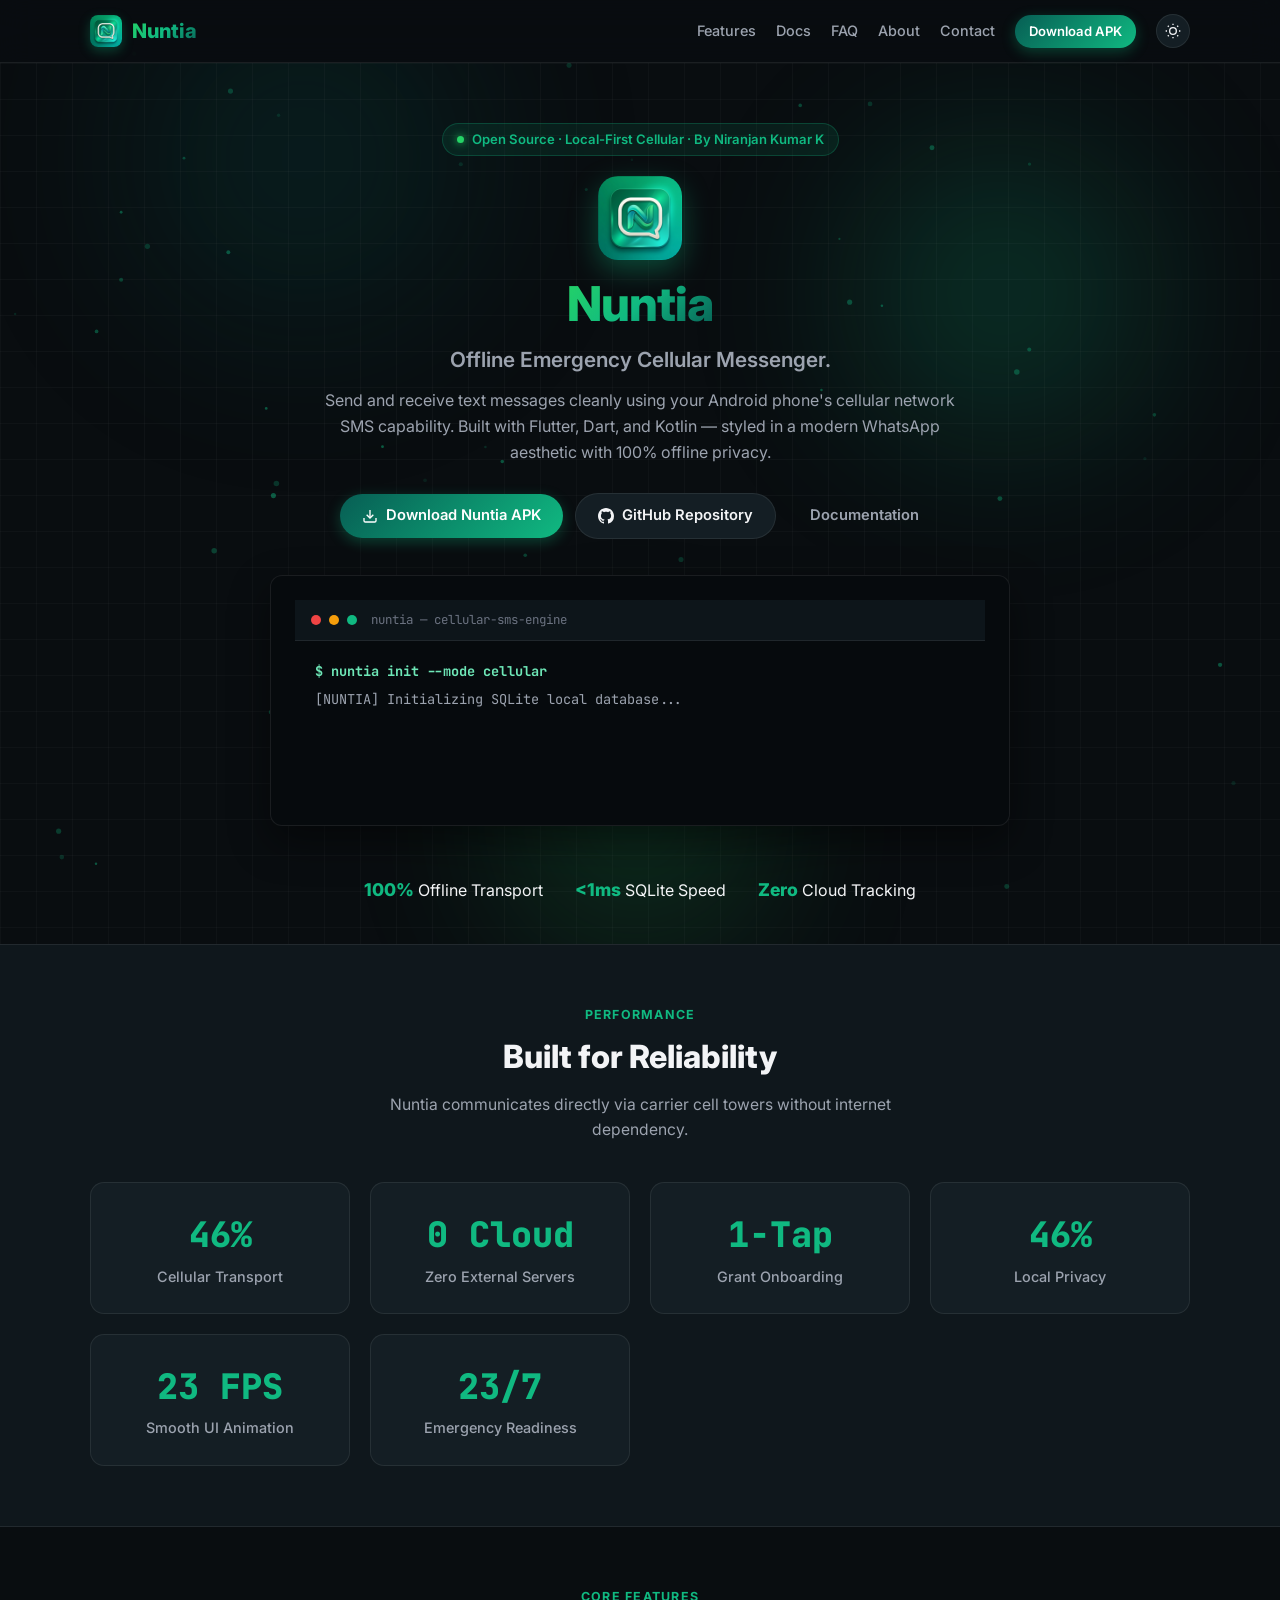
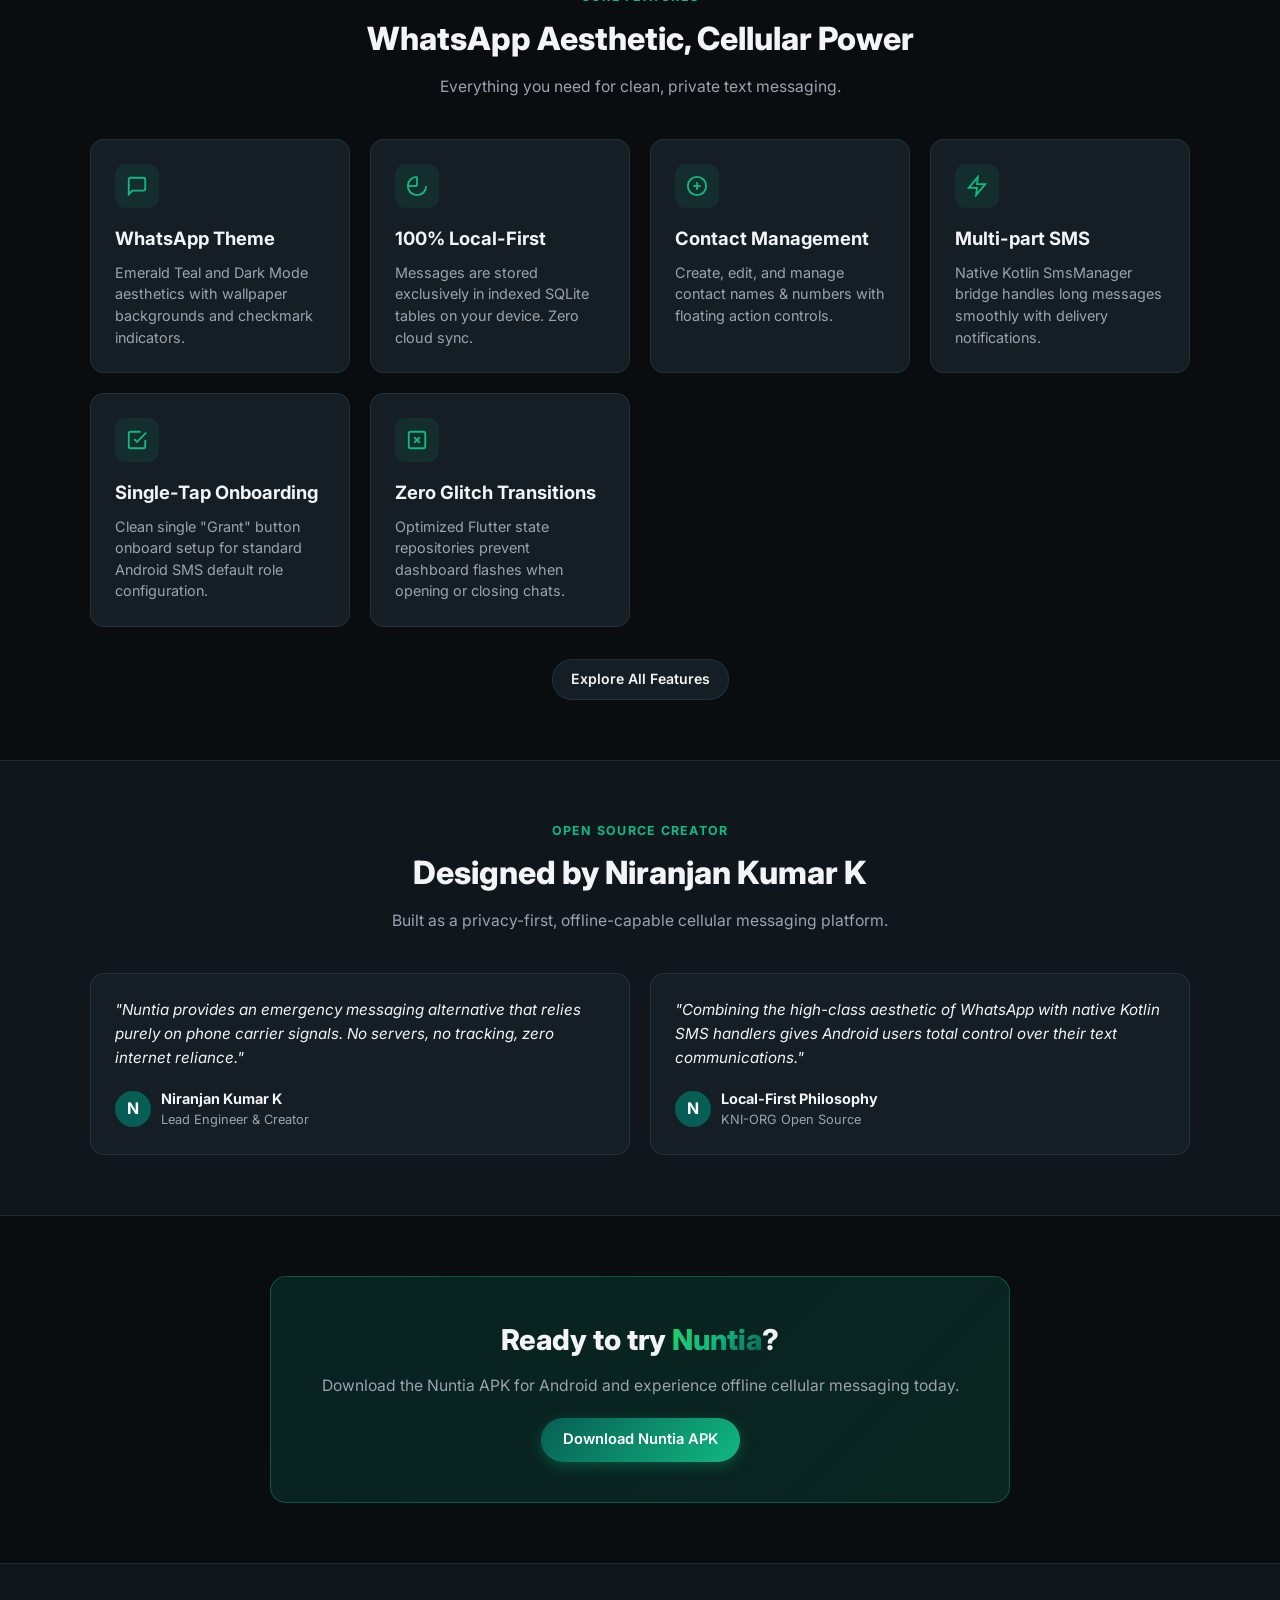
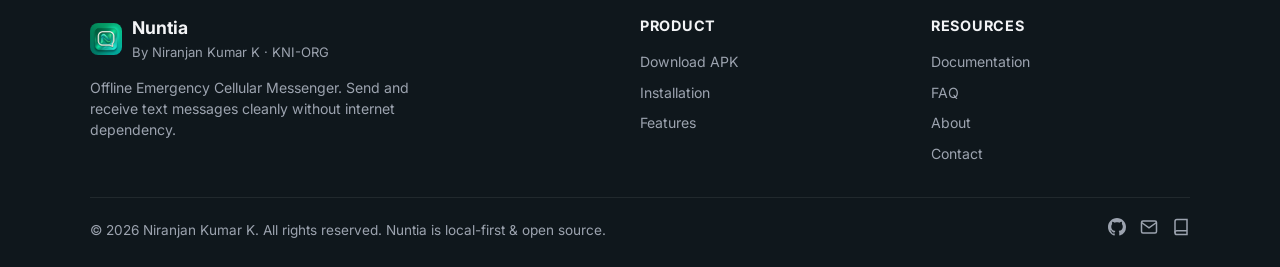
==== index.html @ 710dea58 "Update Nuntia website with GitHub Release APK download links" ====
<!DOCTYPE html>
<html lang="en" data-theme="dark">
<head>
  <meta charset="UTF-8">
  <meta name="viewport" content="width=device-width, initial-scale=1.0">
  <meta name="description" content="Nuntia — Offline Emergency Cellular Messenger powered by Flutter, Dart, and Kotlin. Send and receive text messages cleanly without internet dependency.">
  <meta name="keywords" content="Nuntia, Messenger, Cellular SMS, Offline Messaging, Emergency Texting, Flutter, Dart, Kotlin, Niranjan Kumar K">
  <meta name="author" content="Niranjan Kumar K">
  <meta name="theme-color" content="#10b981">
  <meta property="og:title" content="Nuntia — Offline Emergency Cellular Messenger">
  <meta property="og:description" content="Send and receive text messages cleanly using carrier cellular SMS. Local-first, private, and fast.">
  <meta property="og:type" content="website">
  <meta property="og:url" content="https://hacker1514.github.io/nuntia/">
  <meta property="og:image" content="assets/images/logo.png">
  <meta name="twitter:card" content="summary_large_image">
  <title>Nuntia — Offline Emergency Cellular Messenger</title>
  <link rel="icon" type="image/png" href="assets/images/logo.png">
  <link rel="preconnect" href="https://fonts.googleapis.com">
  <link rel="preconnect" href="https://fonts.gstatic.com" crossorigin>
  <link href="https://fonts.googleapis.com/css2?family=Inter:wght@400;500;600;700;800&family=JetBrains+Mono:wght@400;500;600&display=swap" rel="stylesheet">
  <link rel="stylesheet" href="css/styles.css">
</head>
<body>
  <!-- Loading Screen -->
  <div id="loader" class="loader" aria-hidden="true">
    <div class="loader__content">
      <img src="assets/images/logo.png" alt="Nuntia logo" class="loader__logo" width="64" height="64">
      <div class="loader__spinner"></div>
      <p class="loader__text">Loading Nuntia</p>
    </div>
  </div>

  <!-- Particles Background -->
  <canvas id="particles" aria-hidden="true"></canvas>

  <!-- Scroll Progress -->
  <div class="scroll-progress" aria-hidden="true">
    <div class="scroll-progress__bar" id="scrollProgress"></div>
  </div>

  <!-- Navigation -->
  <header class="header" id="header">
    <nav class="nav container" aria-label="Main navigation">
      <a href="index.html" class="nav__brand">
        <img src="assets/images/logo.png" alt="Nuntia logo" width="32" height="32">
        <span class="gradient-text">Nuntia</span>
      </a>
      <button class="nav__toggle" id="navToggle" aria-label="Toggle menu" aria-expanded="false">
        <span></span><span></span><span></span>
      </button>
      <ul class="nav__menu" id="navMenu">
        <li><a href="features.html" class="nav__link">Features</a></li>
        <li><a href="docs.html" class="nav__link">Docs</a></li>
        <li><a href="faq.html" class="nav__link">FAQ</a></li>
        <li><a href="about.html" class="nav__link">About</a></li>
        <li><a href="contact.html" class="nav__link">Contact</a></li>
        <li class="nav__cta">
          <a href="https://github.com/hacker1514/nuntia/releases/download/v1.0.0/nuntia.apk" class="btn btn--primary btn--sm ripple" download>Download APK</a>
        </li>
        <li>
          <button class="theme-toggle" id="themeToggle" aria-label="Toggle dark/light mode">
            <svg class="icon-sun" xmlns="http://www.w3.org/2000/svg" viewBox="0 0 24 24" fill="none" stroke="currentColor" stroke-width="2"><circle cx="12" cy="12" r="5"/><path d="M12 1v2M12 21v2M4.22 4.22l1.42 1.42M18.36 18.36l1.42 1.42M1 12h2M21 12h2M4.22 19.78l1.42-1.42M18.36 5.64l1.42-1.42"/></svg>
            <svg class="icon-moon" xmlns="http://www.w3.org/2000/svg" viewBox="0 0 24 24" fill="none" stroke="currentColor" stroke-width="2"><path d="M21 12.79A9 9 0 1 1 11.21 3 7 7 0 0 0 21 12.79z"/></svg>
          </button>
        </li>
      </ul>
    </nav>
  </header>

  <main>
    <!-- Hero Section -->
    <section class="hero" id="hero">
      <div class="hero__bg" aria-hidden="true">
        <div class="hero__orb hero__orb--1"></div>
        <div class="hero__orb hero__orb--2"></div>
        <div class="hero__orb hero__orb--3"></div>
        <div class="hero__grid"></div>
      </div>
      <div class="container hero__content">
        <div class="hero__badge reveal"><span class="dot"></span> Open Source · Local-First Cellular · By Niranjan Kumar K</div>
        <img src="assets/images/logo.png" alt="Nuntia logo" class="hero__logo reveal" width="84" height="84">
        <h1 class="hero__title reveal"><span class="gradient-text">Nuntia</span></h1>
        <p class="hero__tagline reveal">Offline Emergency Cellular Messenger.</p>
        <p class="hero__desc reveal">
          Send and receive text messages cleanly using your Android phone's cellular network SMS capability.
          Built with Flutter, Dart, and Kotlin — styled in a modern WhatsApp aesthetic with 100% offline privacy.
        </p>
        <div class="hero__actions reveal">
          <a href="https://github.com/hacker1514/nuntia/releases/download/v1.0.0/nuntia.apk" class="btn btn--primary btn--lg ripple" download>
            <svg xmlns="http://www.w3.org/2000/svg" viewBox="0 0 24 24" fill="none" stroke="currentColor" stroke-width="2"><path d="M21 15v4a2 2 0 0 1-2 2H5a2 2 0 0 1-2-2v-4"/><polyline points="7 10 12 15 17 10"/><line x1="12" y1="15" x2="12" y2="3"/></svg>
            Download Nuntia APK
          </a>
          <a href="https://github.com/hacker1514/nuntia" class="btn btn--secondary btn--lg ripple" target="_blank" rel="noopener noreferrer">
            <svg xmlns="http://www.w3.org/2000/svg" viewBox="0 0 24 24" fill="currentColor"><path d="M12 0C5.37 0 0 5.37 0 12c0 5.31 3.435 9.795 8.205 11.385.6.105.825-.255.825-.57 0-.285-.015-1.23-.015-2.235-3.015.555-3.795-.735-4.035-1.395-.135-.345-.72-1.395-1.23-1.695-.42-.225-1.02-.78-.015-.795.945-.015 1.62.87 1.845 1.23 1.08 1.815 2.805 1.305 3.495.99.105-.78.42-1.305.765-1.605-2.67-.3-5.46-1.335-5.46-5.925 0-1.305.465-2.385 1.23-3.225-.12-.3-.54-1.53.12-3.18 0 0 1.005-.315 3.3 1.23.96-.27 1.98-.405 3-.405s2.04.135 3 .405c2.295-1.56 3.3-1.23 3.3-1.23.66 1.65.24 2.88.12 3.18.765.84 1.23 1.905 1.23 3.225 0 4.605-2.805 5.625-5.475 5.925.435.375.81 1.095.81 2.22 0 1.605-.015 2.895-.015 3.3 0 .315.225.69.825.57A12.02 12.02 0 0 0 24 12c0-6.63-5.37-12-12-12z"/></svg>
            GitHub Repository
          </a>
          <a href="docs.html" class="btn btn--ghost btn--lg ripple">Documentation</a>
        </div>

        <!-- Animated Terminal -->
        <div class="terminal glass reveal">
          <div class="terminal__bar">
            <span class="terminal__dot terminal__dot--r"></span>
            <span class="terminal__dot terminal__dot--y"></span>
            <span class="terminal__dot terminal__dot--g"></span>
            <span class="terminal__title">nuntia — cellular-sms-engine</span>
          </div>
          <div class="terminal__body" id="terminalOutput">
            <!-- JS types lines here -->
          </div>
        </div>

        <div class="hero__stats reveal">
          <div class="hero__stat"><span>100%</span> Offline Transport</div>
          <div class="hero__stat"><span>&lt;1ms</span> SQLite Speed</div>
          <div class="hero__stat"><span>Zero</span> Cloud Tracking</div>
        </div>
      </div>
    </section>

    <!-- Statistics -->
    <section class="section section--alt" id="stats">
      <div class="container">
        <div class="section__header reveal">
          <span class="section__label">Performance</span>
          <h2 class="section__title">Built for Reliability</h2>
          <p class="section__subtitle">Nuntia communicates directly via carrier cell towers without internet dependency.</p>
        </div>
        <div class="stats-grid">
          <div class="stat-card glass reveal">
            <span class="stat-card__number" data-target="100" data-suffix="%">0</span>
            <span class="stat-card__label">Cellular Transport</span>
          </div>
          <div class="stat-card glass reveal">
            <span class="stat-card__number" data-target="0" data-suffix=" Cloud">0</span>
            <span class="stat-card__label">Zero External Servers</span>
          </div>
          <div class="stat-card glass reveal">
            <span class="stat-card__number" data-target="1" data-suffix="-Tap">0</span>
            <span class="stat-card__label">Grant Onboarding</span>
          </div>
          <div class="stat-card glass reveal">
            <span class="stat-card__number" data-target="100" data-suffix="%">0</span>
            <span class="stat-card__label">Local Privacy</span>
          </div>
          <div class="stat-card glass reveal">
            <span class="stat-card__number" data-target="60" data-suffix=" FPS">0</span>
            <span class="stat-card__label">Smooth UI Animation</span>
          </div>
          <div class="stat-card glass reveal">
            <span class="stat-card__number" data-target="24" data-suffix="/7">0</span>
            <span class="stat-card__label">Emergency Readiness</span>
          </div>
        </div>
      </div>
    </section>

    <!-- Features Preview -->
    <section class="section" id="features">
      <div class="container">
        <div class="section__header reveal">
          <span class="section__label">Core Features</span>
          <h2 class="section__title">WhatsApp Aesthetic, Cellular Power</h2>
          <p class="section__subtitle">Everything you need for clean, private text messaging.</p>
        </div>
        <div class="features__grid">
          <article class="feature-card glass reveal">
            <div class="feature-card__icon">
              <svg xmlns="http://www.w3.org/2000/svg" viewBox="0 0 24 24" fill="none" stroke="currentColor" stroke-width="2"><path d="M21 15a2 2 0 0 1-2 2H7l-4 4V5a2 2 0 0 1 2-2h14a2 2 0 0 1 2 2z"/></svg>
            </div>
            <h3>WhatsApp Theme</h3>
            <p>Emerald Teal and Dark Mode aesthetics with wallpaper backgrounds and checkmark indicators.</p>
          </article>
          <article class="feature-card glass reveal">
            <div class="feature-card__icon">
              <svg xmlns="http://www.w3.org/2000/svg" viewBox="0 0 24 24" fill="none" stroke="currentColor" stroke-width="2"><path d="M12 2a10 10 0 1 0 10 10"/><path d="M2 12h10"/><path d="M12 2v10"/></svg>
            </div>
            <h3>100% Local-First</h3>
            <p>Messages are stored exclusively in indexed SQLite tables on your device. Zero cloud sync.</p>
          </article>
          <article class="feature-card glass reveal">
            <div class="feature-card__icon">
              <svg xmlns="http://www.w3.org/2000/svg" viewBox="0 0 24 24" fill="none" stroke="currentColor" stroke-width="2"><circle cx="12" cy="12" r="10"/><path d="M8 12h8"/><path d="M12 8v8"/></svg>
            </div>
            <h3>Contact Management</h3>
            <p>Create, edit, and manage contact names & numbers with floating action controls.</p>
          </article>
          <article class="feature-card glass reveal">
            <div class="feature-card__icon">
              <svg xmlns="http://www.w3.org/2000/svg" viewBox="0 0 24 24" fill="none" stroke="currentColor" stroke-width="2"><path d="M13 2L3 14h9l-1 8 10-12h-9l1-8z"/></svg>
            </div>
            <h3>Multi-part SMS</h3>
            <p>Native Kotlin SmsManager bridge handles long messages smoothly with delivery notifications.</p>
          </article>
          <article class="feature-card glass reveal">
            <div class="feature-card__icon">
              <svg xmlns="http://www.w3.org/2000/svg" viewBox="0 0 24 24" fill="none" stroke="currentColor" stroke-width="2"><path d="M9 11l3 3L22 4"/><path d="M21 12v7a2 2 0 0 1-2 2H5a2 2 0 0 1-2-2V5a2 2 0 0 1 2-2h11"/></svg>
            </div>
            <h3>Single-Tap Onboarding</h3>
            <p>Clean single "Grant" button onboard setup for standard Android SMS default role configuration.</p>
          </article>
          <article class="feature-card glass reveal">
            <div class="feature-card__icon">
              <svg xmlns="http://www.w3.org/2000/svg" viewBox="0 0 24 24" fill="none" stroke="currentColor" stroke-width="2"><rect x="3" y="3" width="18" height="18" rx="2" ry="2"/><line x1="9" y1="9" x2="15" y2="15"/><line x1="15" y1="9" x2="9" y2="15"/></svg>
            </div>
            <h3>Zero Glitch Transitions</h3>
            <p>Optimized Flutter state repositories prevent dashboard flashes when opening or closing chats.</p>
          </article>
        </div>
        <div class="cta-center" style="text-align:center;margin-top:2rem;">
          <a href="features.html" class="btn btn--secondary ripple">Explore All Features</a>
        </div>
      </div>
    </section>

    <!-- Creator Section -->
    <section class="section section--alt" id="testimonials">
      <div class="container">
        <div class="section__header reveal">
          <span class="section__label">Open Source Creator</span>
          <h2 class="section__title">Designed by Niranjan Kumar K</h2>
          <p class="section__subtitle">Built as a privacy-first, offline-capable cellular messaging platform.</p>
        </div>
        <div class="testimonials__grid">
          <article class="testimonial-card glass reveal">
            <p class="testimonial-card__quote">"Nuntia provides an emergency messaging alternative that relies purely on phone carrier signals. No servers, no tracking, zero internet reliance."</p>
            <div class="testimonial-card__author">
              <div class="testimonial-card__avatar">N</div>
              <div>
                <div class="testimonial-card__name">Niranjan Kumar K</div>
                <div class="testimonial-card__role">Lead Engineer &amp; Creator</div>
              </div>
            </div>
          </article>
          <article class="testimonial-card glass reveal">
            <p class="testimonial-card__quote">"Combining the high-class aesthetic of WhatsApp with native Kotlin SMS handlers gives Android users total control over their text communications."</p>
            <div class="testimonial-card__author">
              <div class="testimonial-card__avatar">N</div>
              <div>
                <div class="testimonial-card__name">Local-First Philosophy</div>
                <div class="testimonial-card__role">KNI-ORG Open Source</div>
              </div>
            </div>
          </article>
        </div>
      </div>
    </section>

    <!-- CTA Banner -->
    <section class="section" id="cta">
      <div class="container">
        <div class="cta-banner glass reveal">
          <h2>Ready to try <span class="gradient-text">Nuntia</span>?</h2>
          <p>Download the Nuntia APK for Android and experience offline cellular messaging today.</p>
          <a href="https://github.com/hacker1514/nuntia/releases/download/v1.0.0/nuntia.apk" class="btn btn--primary btn--lg ripple" download>Download Nuntia APK</a>
        </div>
      </div>
    </section>
  </main>

  <!-- Footer -->
  <footer class="footer">
    <div class="container">
      <div class="footer__inner">
        <div>
          <div class="footer__brand">
            <img src="assets/images/logo.png" alt="Nuntia logo" width="32" height="32">
            <div>
              <strong>Nuntia</strong>
              <p>By Niranjan Kumar K · KNI-ORG</p>
            </div>
          </div>
          <p class="footer__desc">Offline Emergency Cellular Messenger. Send and receive text messages cleanly without internet dependency.</p>
        </div>
        <div>
          <h4 class="footer__heading">Product</h4>
          <div class="footer__links">
            <a href="https://github.com/hacker1514/nuntia/releases/download/v1.0.0/nuntia.apk" download>Download APK</a>
            <a href="install.html">Installation</a>
            <a href="features.html">Features</a>
          </div>
        </div>
        <div>
          <h4 class="footer__heading">Resources</h4>
          <div class="footer__links">
            <a href="docs.html">Documentation</a>
            <a href="faq.html">FAQ</a>
            <a href="about.html">About</a>
            <a href="contact.html">Contact</a>
          </div>
        </div>
      </div>
      <div class="footer__bottom">
        <p>&copy; 2026 Niranjan Kumar K. All rights reserved. Nuntia is local-first &amp; open source.</p>
        <div class="footer__socials">
          <a href="https://github.com/hacker1514/nuntia" target="_blank" rel="noopener noreferrer" aria-label="GitHub">
            <svg xmlns="http://www.w3.org/2000/svg" viewBox="0 0 24 24" fill="currentColor"><path d="M12 0C5.37 0 0 5.37 0 12c0 5.31 3.435 9.795 8.205 11.385.6.105.825-.255.825-.57 0-.285-.015-1.23-.015-2.235-3.015.555-3.795-.735-4.035-1.395-.135-.345-.72-1.395-1.23-1.695-.42-.225-1.02-.78-.015-.795.945-.015 1.62.87 1.845 1.23 1.08 1.815 2.805 1.305 3.495.99.105-.78.42-1.305.765-1.605-2.67-.3-5.46-1.335-5.46-5.925 0-1.305.465-2.385 1.23-3.225-.12-.3-.54-1.53.12-3.18 0 0 1.005-.315 3.3 1.23.96-.27 1.98-.405 3-.405s2.04.135 3 .405c2.295-1.56 3.3-1.23 3.3-1.23.66 1.65.24 2.88.12 3.18.765.84 1.23 1.905 1.23 3.225 0 4.605-2.805 5.625-5.475 5.925.435.375.81 1.095.81 2.22 0 1.605-.015 2.895-.015 3.3 0 .315.225.69.825.57A12.02 12.02 0 0 0 24 12c0-6.63-5.37-12-12-12z"/></svg>
          </a>
          <a href="mailto:hackerenvironment1514@gmail.com" aria-label="Email">
            <svg xmlns="http://www.w3.org/2000/svg" viewBox="0 0 24 24" fill="none" stroke="currentColor" stroke-width="2"><path d="M4 4h16c1.1 0 2 .9 2 2v12c0 1.1-.9 2-2 2H4c-1.1 0-2-.9-2-2V6c0-1.1.9-2 2-2z"/><polyline points="22,6 12,13 2,6"/></svg>
          </a>
          <a href="docs.html" aria-label="Documentation">
            <svg xmlns="http://www.w3.org/2000/svg" viewBox="0 0 24 24" fill="none" stroke="currentColor" stroke-width="2"><path d="M4 19.5A2.5 2.5 0 0 1 6.5 17H20"/><path d="M6.5 2H20v20H6.5A2.5 2.5 0 0 1 4 19.5v-15A2.5 2.5 0 0 1 6.5 2z"/></svg>
          </a>
        </div>
      </div>
    </div>
  </footer>

  <button class="back-to-top" id="backToTop" aria-label="Back to top">
    <svg xmlns="http://www.w3.org/2000/svg" viewBox="0 0 24 24" fill="none" stroke="currentColor" stroke-width="2"><polyline points="18 15 12 9 6 15"/></svg>
  </button>
  <div class="toast" id="toast" role="status" aria-live="polite"></div>

  <script src="js/main.js"></script>
</body>
</html>
---- css/styles.css ----
/* Nuntia Web Page CSS — Clean, Compact, WhatsApp Emerald Theme */
:root {
  --bg: #090d10;
  --bg-surface: #0f171c;
  --panel: #141e24;
  --panel-border: rgba(255, 255, 255, 0.08);
  --panel-border-hover: rgba(16, 185, 129, 0.35);
  --primary: #10b981;
  --primary-dark: #059669;
  --accent-whatsapp: #25D366;
  --teal-dark: #075E54;
  --text: #f3f4f6;
  --text-dim: #9ca3af;
  --text-muted: #6b7280;
  --gradient-text: linear-gradient(135deg, #25D366 0%, #10b981 50%, #075E54 100%);
  --ease: cubic-bezier(0.16, 1, 0.3, 1);
}

[data-theme="light"] {
  --bg: #f8fafc;
  --bg-surface: #ffffff;
  --panel: #f1f5f9;
  --panel-border: rgba(0, 0, 0, 0.08);
  --panel-border-hover: rgba(16, 185, 129, 0.4);
  --text: #0f172a;
  --text-dim: #475569;
  --text-muted: #64748b;
  --gradient-text: linear-gradient(135deg, #075E54 0%, #10b981 100%);
}

* { box-sizing: border-box; margin: 0; padding: 0; }
html { scroll-behavior: smooth; }
body {
  background-color: var(--bg);
  color: var(--text);
  font-family: 'Inter', system-ui, -apple-system, sans-serif;
  line-height: 1.6;
  overflow-x: hidden;
  transition: background-color 0.3s, color 0.3s;
}

/* Custom Scrollbar Styling - Matching Emerald/Teal Theme */
::-webkit-scrollbar {
  width: 9px;
  height: 9px;
}
::-webkit-scrollbar-track {
  background: var(--bg);
}
::-webkit-scrollbar-thumb {
  background: linear-gradient(180deg, var(--teal-dark) 0%, var(--primary) 100%);
  border-radius: 6px;
  border: 2px solid var(--bg);
}
::-webkit-scrollbar-thumb:hover {
  background: var(--accent-whatsapp);
  box-shadow: 0 0 10px var(--accent-whatsapp);
}
* {
  scrollbar-width: thin;
  scrollbar-color: var(--primary) var(--bg);
}

/* Loader */
.loader {
  position: fixed;
  inset: 0;
  background: var(--bg);
  z-index: 9999;
  display: flex;
  align-items: center;
  justify-content: center;
  transition: opacity 0.4s var(--ease), visibility 0.4s;
}
.loader.fade-out { opacity: 0; visibility: hidden; }
.loader__content {
  text-align: center;
  display: flex;
  flex-direction: column;
  align-items: center;
  gap: 16px;
}
.loader__logo {
  width: 64px;
  height: 64px;
  border-radius: 16px;
  box-shadow: 0 0 30px rgba(16, 185, 129, 0.4);
}
.loader__spinner {
  width: 28px;
  height: 28px;
  border: 3px solid rgba(16, 185, 129, 0.2);
  border-top-color: var(--primary);
  border-radius: 50%;
  animation: spin 0.8s linear infinite;
}
.loader__text {
  font-family: 'JetBrains Mono', monospace;
  font-size: 0.88rem;
  color: var(--text-dim);
}
@keyframes spin { to { transform: rotate(360deg); } }

/* Particles & Scroll Progress */
#particles {
  position: fixed;
  inset: 0;
  pointer-events: none;
  z-index: 0;
}
.scroll-progress {
  position: fixed;
  top: 0;
  left: 0;
  width: 100%;
  height: 3px;
  z-index: 1001;
  background: transparent;
}
.scroll-progress__bar {
  height: 100%;
  width: 0%;
  background: linear-gradient(90deg, var(--teal-dark), var(--primary), var(--accent-whatsapp));
  box-shadow: 0 0 10px var(--primary);
}

.container {
  position: relative;
  z-index: 1;
  max-width: 1140px;
  margin: 0 auto;
  padding: 0 20px;
}

/* Header & Nav */
.header {
  position: sticky;
  top: 0;
  z-index: 1000;
  backdrop-filter: blur(16px);
  -webkit-backdrop-filter: blur(16px);
  background: rgba(9, 13, 16, 0.88);
  border-bottom: 1px solid var(--panel-border);
  padding: 14px 0;
}
[data-theme="light"] .header { background: rgba(248, 250, 252, 0.88); }
.nav {
  display: flex;
  align-items: center;
  justify-content: space-between;
}
.nav__brand {
  display: flex;
  align-items: center;
  gap: 10px;
  text-decoration: none;
  color: var(--text);
  font-weight: 800;
  font-size: 1.25rem;
}
.nav__brand img {
  width: 32px;
  height: 32px;
  border-radius: 8px;
  box-shadow: 0 4px 12px rgba(16, 185, 129, 0.3);
}
.gradient-text {
  background: var(--gradient-text);
  -webkit-background-clip: text;
  -webkit-text-fill-color: transparent;
}
.nav__menu {
  display: flex;
  align-items: center;
  gap: 20px;
  list-style: none;
}
.nav__link {
  color: var(--text-dim);
  text-decoration: none;
  font-size: 0.9rem;
  font-weight: 500;
  transition: color 0.2s;
}
.nav__link:hover, .nav__link.active { color: var(--primary); }

.nav__toggle {
  display: none;
  flex-direction: column;
  gap: 5px;
  background: none;
  border: none;
  cursor: pointer;
  padding: 4px;
}
.nav__toggle span {
  display: block;
  width: 22px;
  height: 2px;
  background: var(--text);
  transition: transform 0.3s, opacity 0.3s;
}

.theme-toggle {
  background: var(--panel);
  border: 1px solid var(--panel-border);
  color: var(--text);
  width: 34px;
  height: 34px;
  border-radius: 50%;
  display: flex;
  align-items: center;
  justify-content: center;
  cursor: pointer;
  transition: border-color 0.2s, transform 0.2s;
}
.theme-toggle:hover {
  border-color: var(--primary);
  transform: scale(1.05);
}
.theme-toggle svg { width: 16px; height: 16px; }
[data-theme="dark"] .icon-sun { display: block; }
[data-theme="dark"] .icon-moon { display: none; }
[data-theme="light"] .icon-sun { display: none; }
[data-theme="light"] .icon-moon { display: block; }

/* Buttons */
.btn {
  display: inline-flex;
  align-items: center;
  justify-content: center;
  gap: 8px;
  padding: 8px 18px;
  border-radius: 20px;
  font-weight: 600;
  font-size: 0.88rem;
  text-decoration: none;
  cursor: pointer;
  border: none;
  transition: transform 0.2s var(--ease), box-shadow 0.2s var(--ease), background 0.2s;
}
.btn svg { width: 16px; height: 16px; flex-shrink: 0; }
.btn--sm { padding: 6px 14px; font-size: 0.82rem; border-radius: 16px; }
.btn--lg { padding: 10px 22px; font-size: 0.92rem; border-radius: 24px; }
.btn--primary {
  background: linear-gradient(135deg, var(--teal-dark), var(--primary));
  color: #FFFFFF;
  box-shadow: 0 4px 14px rgba(16, 185, 129, 0.3);
}
.btn--primary:hover {
  transform: translateY(-2px);
  box-shadow: 0 6px 20px rgba(16, 185, 129, 0.45);
}
.btn--secondary {
  background: var(--panel);
  color: var(--text);
  border: 1px solid var(--panel-border);
}
.btn--secondary:hover {
  border-color: var(--primary);
  color: var(--primary);
  transform: translateY(-2px);
}
.btn--ghost {
  background: transparent;
  color: var(--text-dim);
}
.btn--ghost:hover { color: var(--text); }

/* Hero Section & Centering Fix */
.hero, .page-hero {
  position: relative;
  padding: 60px 0 40px;
  text-align: center;
}
.hero__content {
  display: flex;
  flex-direction: column;
  align-items: center;
  justify-content: center;
  text-align: center;
}
.hero__bg, .page-hero__grid {
  position: absolute;
  inset: 0;
  overflow: hidden;
  pointer-events: none;
}
.hero__orb {
  position: absolute;
  border-radius: 50%;
  filter: blur(90px);
  opacity: 0.2;
}
.hero__orb--1 { width: 350px; height: 350px; background: var(--teal-dark); top: -80px; left: 10%; }
.hero__orb--2 { width: 300px; height: 300px; background: var(--primary); top: 80px; right: 10%; }
.hero__orb--3 { width: 250px; height: 250px; background: var(--accent-whatsapp); bottom: 0; left: 40%; }
.hero__grid {
  width: 100%;
  height: 100%;
  background-image: linear-gradient(var(--panel-border) 1px, transparent 1px),
                    linear-gradient(90deg, var(--panel-border) 1px, transparent 1px);
  background-size: 36px 36px;
  opacity: 0.35;
}

.hero__badge, .page-hero__badge {
  display: inline-flex;
  align-items: center;
  gap: 8px;
  padding: 5px 14px;
  border-radius: 20px;
  background: rgba(16, 185, 129, 0.1);
  border: 1px solid rgba(16, 185, 129, 0.25);
  color: var(--primary);
  font-size: 0.82rem;
  font-weight: 600;
  margin-bottom: 20px;
}
.dot { width: 7px; height: 7px; border-radius: 50%; background: var(--accent-whatsapp); display: inline-block; box-shadow: 0 0 8px var(--accent-whatsapp); }

.hero__logo {
  display: block;
  margin: 0 auto 16px auto;
  border-radius: 20px;
  box-shadow: 0 10px 28px rgba(16, 185, 129, 0.35);
  width: 84px;
  height: 84px;
  object-fit: cover;
}
.hero__title, .page-hero h1 {
  font-size: 3rem;
  font-weight: 800;
  letter-spacing: -0.02em;
  line-height: 1.15;
  margin-bottom: 12px;
}
.hero__tagline {
  font-size: 1.3rem;
  color: var(--text-dim);
  font-weight: 600;
  margin-bottom: 12px;
}
.hero__desc, .page-hero p {
  max-width: 640px;
  margin: 0 auto 28px;
  font-size: 1rem;
  color: var(--text-dim);
}
.hero__actions {
  display: flex;
  align-items: center;
  justify-content: center;
  gap: 12px;
  flex-wrap: wrap;
  margin-bottom: 36px;
}
.hero__stats {
  display: flex;
  align-items: center;
  justify-content: center;
  gap: 32px;
  margin-top: 20px;
  flex-wrap: wrap;
}
.hero__stat span { font-weight: 800; color: var(--primary); font-size: 1.1rem; }

/* Sections */
.section { padding: 60px 0; }
.section--alt { background: var(--bg-surface); border-top: 1px solid var(--panel-border); border-bottom: 1px solid var(--panel-border); }
.section__header {
  text-align: center;
  max-width: 600px;
  margin: 0 auto 40px;
}
.section__label {
  text-transform: uppercase;
  letter-spacing: 0.1em;
  font-size: 0.78rem;
  font-weight: 700;
  color: var(--primary);
  margin-bottom: 6px;
  display: block;
}
.section__title {
  font-size: 2rem;
  font-weight: 800;
  margin-bottom: 10px;
}
.section__subtitle {
  color: var(--text-dim);
  font-size: 0.98rem;
}

/* Glassmorphism & Cards */
.glass {
  background: var(--panel);
  border: 1px solid var(--panel-border);
  border-radius: 14px;
  padding: 24px;
  transition: border-color 0.25s, transform 0.25s, box-shadow 0.25s;
}
.glass:hover {
  border-color: var(--panel-border-hover);
  transform: translateY(-3px);
  box-shadow: 0 10px 25px rgba(0, 0, 0, 0.2);
}

.stats-grid, .features__grid, .testimonials__grid, .platform-grid {
  display: grid;
  grid-template-columns: repeat(auto-fit, minmax(260px, 1fr));
  gap: 20px;
}
.stat-card { text-align: center; }
.stat-card__number {
  font-size: 2.2rem;
  font-weight: 800;
  color: var(--primary);
  display: block;
  font-family: 'JetBrains Mono', monospace;
}
.stat-card__label { color: var(--text-dim); font-weight: 500; font-size: 0.9rem; }

/* Developer Profile & Story Layout */
.developer {
  display: grid;
  grid-template-columns: 340px 1fr;
  gap: 32px;
  align-items: start;
}
.developer__profile {
  text-align: center;
}
.developer__avatar {
  width: 96px;
  height: 96px;
  border-radius: 50%;
  overflow: hidden;
  margin: 0 auto 16px;
  border: 3px solid var(--primary);
  box-shadow: 0 0 20px rgba(16, 185, 129, 0.3);
}
.developer__avatar img {
  width: 100%;
  height: 100%;
  object-fit: cover;
}
.developer__profile h3 { font-size: 1.3rem; margin-bottom: 4px; font-weight: 800; }
.developer__title { color: var(--primary); font-size: 0.88rem; font-weight: 600; margin-bottom: 12px; }
.developer__bio { color: var(--text-dim); font-size: 0.9rem; line-height: 1.6; margin-bottom: 18px; text-align: left; }
.developer__links { display: flex; gap: 10px; justify-content: center; }

.developer__story h3 { font-size: 1.5rem; font-weight: 800; margin-bottom: 14px; color: var(--text); }
.developer__story p { color: var(--text-dim); font-size: 0.98rem; line-height: 1.7; margin-bottom: 16px; }

/* Contact Page Grid */
.contact__grid {
  display: grid;
  grid-template-columns: 320px 1fr;
  gap: 32px;
  align-items: start;
}
.contact__card {
  display: flex;
  align-items: flex-start;
  gap: 16px;
  padding: 20px;
  margin-bottom: 16px;
}
.contact__card:last-child { margin-bottom: 0; }
.contact__icon {
  width: 42px;
  height: 42px;
  border-radius: 10px;
  background: rgba(16, 185, 129, 0.1);
  color: var(--primary);
  display: flex;
  align-items: center;
  justify-content: center;
  flex-shrink: 0;
}
.contact__icon svg { width: 20px; height: 20px; }
.contact__card h4 { font-size: 0.95rem; font-weight: 700; margin-bottom: 4px; color: var(--text); }
.contact__card p, .contact__card a { font-size: 0.88rem; color: var(--text-dim); text-decoration: none; }
.contact__card a:hover { color: var(--primary); }

/* Interactive FAQ Styling */
.faq-search-box {
  max-width: 600px;
  margin: 0 auto 24px;
  position: relative;
}
.faq-search-input {
  width: 100%;
  padding: 12px 18px 12px 44px;
  border-radius: 26px;
  background: var(--panel);
  border: 1px solid var(--panel-border);
  color: var(--text);
  font-size: 0.95rem;
  outline: none;
  transition: border-color 0.2s, box-shadow 0.2s;
}
.faq-search-input:focus {
  border-color: var(--primary);
  box-shadow: 0 0 15px rgba(16, 185, 129, 0.2);
}
.faq-search-icon {
  position: absolute;
  left: 16px;
  top: 50%;
  transform: translateY(-50%);
  color: var(--text-dim);
  width: 18px;
  height: 18px;
  pointer-events: none;
}

.faq-filters {
  display: flex;
  align-items: center;
  justify-content: center;
  gap: 10px;
  flex-wrap: wrap;
  margin-bottom: 36px;
}
.faq-filter-btn {
  padding: 6px 16px;
  border-radius: 20px;
  background: var(--panel);
  border: 1px solid var(--panel-border);
  color: var(--text-dim);
  font-size: 0.85rem;
  font-weight: 600;
  cursor: pointer;
  transition: all 0.2s;
}
.faq-filter-btn:hover, .faq-filter-btn.active {
  background: rgba(16, 185, 129, 0.15);
  border-color: var(--primary);
  color: var(--primary);
}

.faq-accordion {
  display: flex;
  flex-direction: column;
  gap: 14px;
  max-width: 820px;
  margin: 0 auto;
}
.faq-item {
  background: var(--panel);
  border: 1px solid var(--panel-border);
  border-radius: 12px;
  overflow: hidden;
  transition: border-color 0.25s, box-shadow 0.25s;
}
.faq-item:hover, .faq-item.active {
  border-color: var(--panel-border-hover);
}
.faq-question {
  width: 100%;
  padding: 18px 24px;
  background: none;
  border: none;
  text-align: left;
  color: var(--text);
  font-size: 1.02rem;
  font-weight: 700;
  cursor: pointer;
  display: flex;
  align-items: center;
  justify-content: space-between;
  gap: 16px;
}
.faq-chevron {
  width: 18px;
  height: 18px;
  color: var(--primary);
  transition: transform 0.3s var(--ease);
  flex-shrink: 0;
}
.faq-item.active .faq-chevron {
  transform: rotate(180deg);
}
.faq-answer {
  max-height: 0;
  overflow: hidden;
  padding: 0 24px;
  color: var(--text-dim);
  font-size: 0.94rem;
  line-height: 1.6;
  transition: max-height 0.35s var(--ease), padding 0.35s var(--ease);
}
.faq-item.active .faq-answer {
  max-height: 500px;
  padding: 0 24px 20px 24px;
}

.feature-card__icon {
  width: 44px;
  height: 44px;
  border-radius: 10px;
  background: rgba(16, 185, 129, 0.1);
  color: var(--primary);
  display: flex;
  align-items: center;
  justify-content: center;
  margin-bottom: 16px;
}
.feature-card__icon svg { width: 22px; height: 22px; }
.feature-card h3 { font-size: 1.15rem; margin-bottom: 8px; font-weight: 700; }
.feature-card p { color: var(--text-dim); font-size: 0.9rem; line-height: 1.5; }

/* Terminal */
.terminal {
  width: 100%;
  max-width: 740px;
  margin: 0 auto 30px;
  text-align: left;
  overflow: hidden;
  border-radius: 12px;
  box-shadow: 0 16px 40px rgba(0, 0, 0, 0.45);
  background: #060a0d;
}
.terminal__bar {
  background: #0d151a;
  padding: 10px 16px;
  display: flex;
  align-items: center;
  gap: 8px;
  border-bottom: 1px solid var(--panel-border);
}
.terminal__dot { width: 10px; height: 10px; border-radius: 50%; }
.terminal__dot--r { background: #ef4444; }
.terminal__dot--y { background: #f59e0b; }
.terminal__dot--g { background: #10b981; }
.terminal__title { font-family: 'JetBrains Mono', monospace; font-size: 0.78rem; color: var(--text-muted); margin-left: 6px; }
.terminal__body {
  padding: 20px;
  font-family: 'JetBrains Mono', monospace;
  font-size: 0.85rem;
  color: #34d399;
  min-height: 160px;
  line-height: 1.6;
}

/* Documentation Layout */
.docs-layout {
  display: grid;
  grid-template-columns: 240px 1fr;
  gap: 36px;
  align-items: start;
}
.docs-sidebar {
  position: sticky;
  top: 90px;
  background: var(--panel);
  border: 1px solid var(--panel-border);
  border-radius: 12px;
  padding: 20px;
}
.docs-sidebar h3 {
  font-size: 0.85rem;
  text-transform: uppercase;
  letter-spacing: 0.05em;
  color: var(--primary);
  margin-bottom: 12px;
}
.docs-nav {
  list-style: none;
  display: flex;
  flex-direction: column;
  gap: 8px;
}
.docs-nav a {
  color: var(--text-dim);
  text-decoration: none;
  font-size: 0.9rem;
  transition: color 0.2s;
}
.docs-nav a:hover, .docs-nav a.active {
  color: var(--primary);
  font-weight: 600;
}
.docs-content {
  background: var(--panel);
  border: 1px solid var(--panel-border);
  border-radius: 12px;
  padding: 32px;
}
.docs-section {
  margin-bottom: 36px;
}
.docs-section:last-child { margin-bottom: 0; }
.docs-section h2 {
  font-size: 1.6rem;
  font-weight: 800;
  margin-bottom: 12px;
  color: var(--text);
  border-bottom: 1px solid var(--panel-border);
  padding-bottom: 8px;
}
.docs-section h3 {
  font-size: 1.2rem;
  margin: 20px 0 10px;
  color: var(--primary);
}
.docs-section p {
  color: var(--text-dim);
  margin-bottom: 14px;
  line-height: 1.6;
}
.docs-section ul {
  margin: 0 0 16px 24px;
  color: var(--text-dim);
}
.docs-section li { margin-bottom: 6px; }

/* Code Blocks & Forms */
.code-block {
  background: #060a0d;
  border: 1px solid var(--panel-border);
  border-radius: 8px;
  padding: 14px 18px;
  font-family: 'JetBrains Mono', monospace;
  font-size: 0.85rem;
  color: #34d399;
  overflow-x: auto;
  margin: 14px 0;
  position: relative;
}

.form-group {
  margin-bottom: 18px;
}
.form-group label {
  display: block;
  font-size: 0.88rem;
  font-weight: 600;
  color: var(--text);
  margin-bottom: 6px;
}
.form-control {
  width: 100%;
  padding: 10px 14px;
  border-radius: 8px;
  background: var(--bg);
  border: 1px solid var(--panel-border);
  color: var(--text);
  font-size: 0.9rem;
  outline: none;
  transition: border-color 0.2s;
}
.form-control:focus {
  border-color: var(--primary);
}
textarea.form-control {
  min-height: 120px;
  resize: vertical;
}

/* Testimonials */
.testimonial-card__quote { font-style: italic; color: var(--text); margin-bottom: 16px; font-size: 0.95rem; }
.testimonial-card__author { display: flex; align-items: center; gap: 10px; }
.testimonial-card__avatar {
  width: 36px;
  height: 36px;
  border-radius: 50%;
  background: var(--teal-dark);
  color: #fff;
  display: flex;
  align-items: center;
  justify-content: center;
  font-weight: 700;
}
.testimonial-card__name { font-weight: 700; font-size: 0.9rem; }
.testimonial-card__role { font-size: 0.8rem; color: var(--text-dim); }

/* CTA Banner */
.cta-banner {
  text-align: center;
  max-width: 740px;
  margin: 0 auto;
  padding: 40px 24px;
  background: linear-gradient(135deg, rgba(7, 94, 84, 0.25), rgba(16, 185, 129, 0.15));
  border: 1px solid var(--panel-border-hover);
  border-radius: 16px;
}
.cta-banner h2 { font-size: 1.8rem; font-weight: 800; margin-bottom: 10px; }
.cta-banner p { color: var(--text-dim); margin-bottom: 20px; font-size: 0.98rem; }

/* Footer */
.footer {
  background: var(--bg-surface);
  border-top: 1px solid var(--panel-border);
  padding: 50px 0 24px;
}
.footer__inner {
  display: grid;
  grid-template-columns: 2fr 1fr 1fr;
  gap: 32px;
  margin-bottom: 32px;
}
.footer__brand {
  display: flex;
  align-items: center;
  gap: 10px;
  margin-bottom: 14px;
}
.footer__brand img {
  width: 32px;
  height: 32px;
  border-radius: 8px;
}
.footer__brand strong { font-size: 1.1rem; display: block; }
.footer__brand p { font-size: 0.82rem; color: var(--text-dim); }
.footer__desc { color: var(--text-dim); font-size: 0.88rem; max-width: 360px; line-height: 1.5; }
.footer__heading { font-size: 0.9rem; font-weight: 700; text-transform: uppercase; letter-spacing: 0.05em; color: var(--text); margin-bottom: 14px; }
.footer__links { display: flex; flex-direction: column; gap: 8px; }
.footer__links a { color: var(--text-dim); text-decoration: none; font-size: 0.88rem; transition: color 0.2s; }
.footer__links a:hover { color: var(--primary); }
.footer__bottom {
  border-top: 1px solid var(--panel-border);
  padding-top: 20px;
  display: flex;
  align-items: center;
  justify-content: space-between;
  color: var(--text-dim);
  font-size: 0.85rem;
  flex-wrap: wrap;
  gap: 14px;
}
.footer__socials { display: flex; align-items: center; gap: 14px; }
.footer__socials a { color: var(--text-dim); transition: color 0.2s; }
.footer__socials a:hover { color: var(--primary); }
.footer__socials svg { width: 18px; height: 18px; }

/* Back to Top & Toast */
.back-to-top {
  position: fixed;
  bottom: 20px;
  right: 20px;
  width: 40px;
  height: 40px;
  border-radius: 50%;
  background: var(--panel);
  border: 1px solid var(--panel-border);
  color: var(--text);
  display: flex;
  align-items: center;
  justify-content: center;
  cursor: pointer;
  z-index: 900;
  opacity: 0;
  visibility: hidden;
  transition: all 0.3s;
}
.back-to-top.visible { opacity: 1; visibility: visible; }
.back-to-top:hover { border-color: var(--primary); color: var(--primary); transform: translateY(-2px); }
.toast {
  position: fixed;
  bottom: 20px;
  left: 50%;
  transform: translateX(-50%) translateY(100px);
  background: var(--panel);
  border: 1px solid var(--primary);
  color: var(--text);
  padding: 10px 20px;
  border-radius: 24px;
  box-shadow: 0 8px 20px rgba(0,0,0,0.3);
  font-size: 0.88rem;
  z-index: 1000;
  opacity: 0;
  transition: all 0.3s var(--ease);
}
.toast.visible { transform: translateX(-50%) translateY(0); opacity: 1; }

/* Breadcrumbs */
.breadcrumb {
  display: flex;
  align-items: center;
  justify-content: center;
  gap: 8px;
  font-size: 0.82rem;
  color: var(--text-dim);
  margin-bottom: 14px;
}
.breadcrumb a { color: var(--text-dim); text-decoration: none; }
.breadcrumb a:hover { color: var(--primary); }

/* Responsive adjustments */
@media (max-width: 850px) {
  .developer, .contact__grid { grid-template-columns: 1fr; }
  .docs-layout { grid-template-columns: 1fr; }
  .docs-sidebar { position: static; }
}
@media (max-width: 768px) {
  .nav__toggle { display: flex; }
  .nav__menu {
    position: fixed;
    top: 60px;
    left: 0;
    width: 100%;
    background: var(--bg-surface);
    border-bottom: 1px solid var(--panel-border);
    flex-direction: column;
    padding: 20px;
    gap: 14px;
    transform: translateY(-150%);
    transition: transform 0.3s var(--ease);
  }
  .nav__menu.active { transform: translateY(0); }
  .hero__title, .page-hero h1 { font-size: 2.2rem; }
  .footer__inner { grid-template-columns: 1fr; }
}
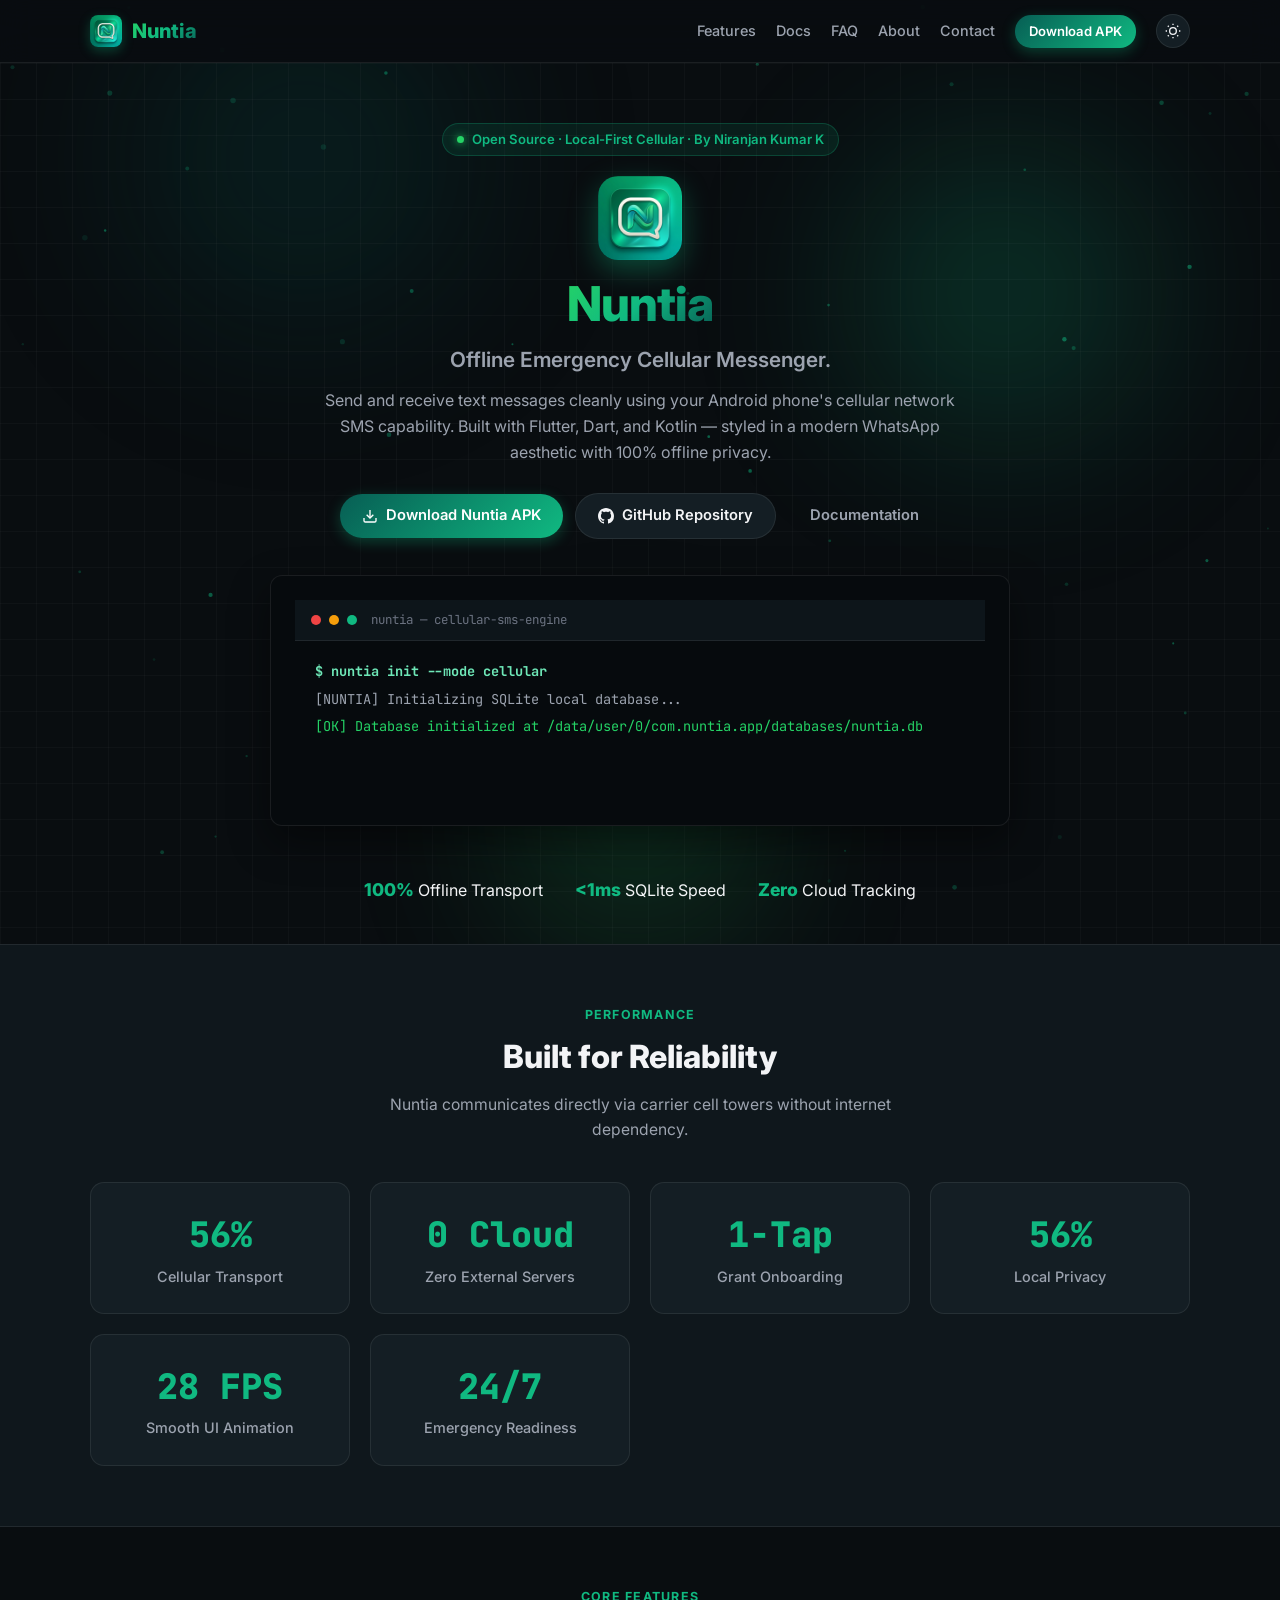
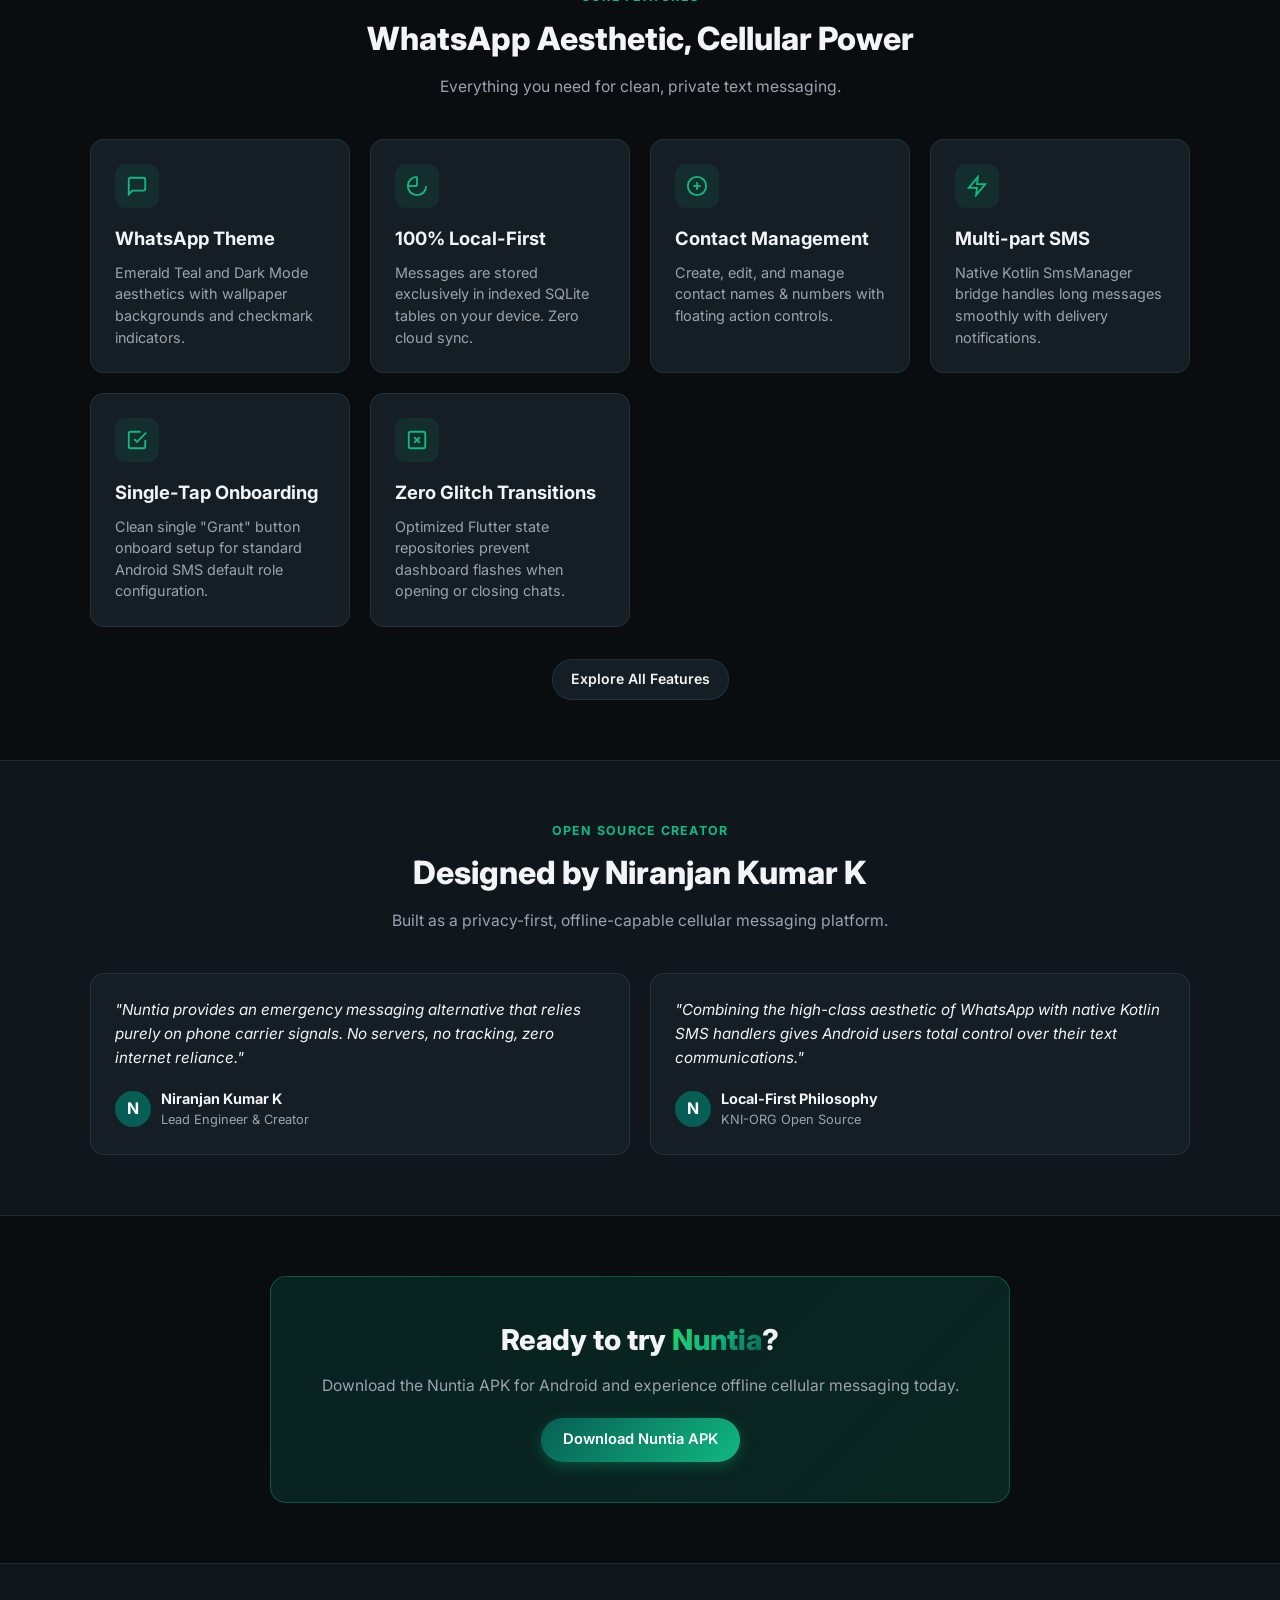
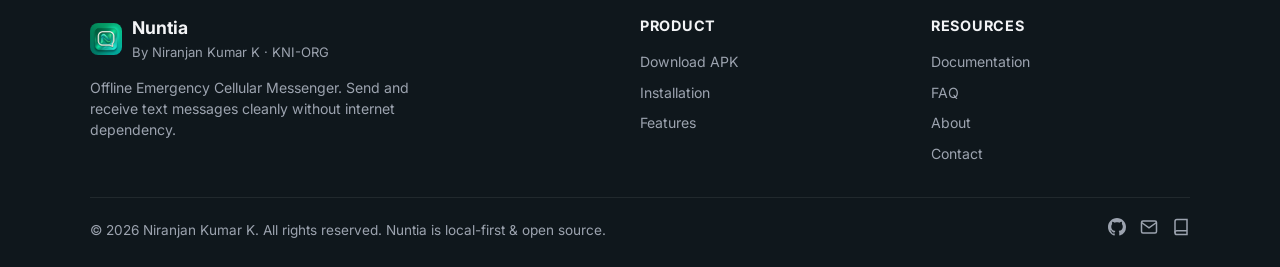
==== commit 2483235a: "Add files via upload" ====
--- a/index.html
+++ b/index.html
@@ -1,317 +1,317 @@
-<!DOCTYPE html>
-<html lang="en" data-theme="dark">
-<head>
-  <meta charset="UTF-8">
-  <meta name="viewport" content="width=device-width, initial-scale=1.0">
-  <meta name="description" content="Nuntia — Offline Emergency Cellular Messenger powered by Flutter, Dart, and Kotlin. Send and receive text messages cleanly without internet dependency.">
-  <meta name="keywords" content="Nuntia, Messenger, Cellular SMS, Offline Messaging, Emergency Texting, Flutter, Dart, Kotlin, Niranjan Kumar K">
-  <meta name="author" content="Niranjan Kumar K">
-  <meta name="theme-color" content="#10b981">
-  <meta property="og:title" content="Nuntia — Offline Emergency Cellular Messenger">
-  <meta property="og:description" content="Send and receive text messages cleanly using carrier cellular SMS. Local-first, private, and fast.">
-  <meta property="og:type" content="website">
-  <meta property="og:url" content="https://hacker1514.github.io/nuntia/">
-  <meta property="og:image" content="assets/images/logo.png">
-  <meta name="twitter:card" content="summary_large_image">
-  <title>Nuntia — Offline Emergency Cellular Messenger</title>
-  <link rel="icon" type="image/png" href="assets/images/logo.png">
-  <link rel="preconnect" href="https://fonts.googleapis.com">
-  <link rel="preconnect" href="https://fonts.gstatic.com" crossorigin>
-  <link href="https://fonts.googleapis.com/css2?family=Inter:wght@400;500;600;700;800&family=JetBrains+Mono:wght@400;500;600&display=swap" rel="stylesheet">
-  <link rel="stylesheet" href="css/styles.css">
-</head>
-<body>
-  <!-- Loading Screen -->
-  <div id="loader" class="loader" aria-hidden="true">
-    <div class="loader__content">
-      <img src="assets/images/logo.png" alt="Nuntia logo" class="loader__logo" width="64" height="64">
-      <div class="loader__spinner"></div>
-      <p class="loader__text">Loading Nuntia</p>
-    </div>
-  </div>
-
-  <!-- Particles Background -->
-  <canvas id="particles" aria-hidden="true"></canvas>
-
-  <!-- Scroll Progress -->
-  <div class="scroll-progress" aria-hidden="true">
-    <div class="scroll-progress__bar" id="scrollProgress"></div>
-  </div>
-
-  <!-- Navigation -->
-  <header class="header" id="header">
-    <nav class="nav container" aria-label="Main navigation">
-      <a href="index.html" class="nav__brand">
-        <img src="assets/images/logo.png" alt="Nuntia logo" width="32" height="32">
-        <span class="gradient-text">Nuntia</span>
-      </a>
-      <button class="nav__toggle" id="navToggle" aria-label="Toggle menu" aria-expanded="false">
-        <span></span><span></span><span></span>
-      </button>
-      <ul class="nav__menu" id="navMenu">
-        <li><a href="features.html" class="nav__link">Features</a></li>
-        <li><a href="docs.html" class="nav__link">Docs</a></li>
-        <li><a href="faq.html" class="nav__link">FAQ</a></li>
-        <li><a href="about.html" class="nav__link">About</a></li>
-        <li><a href="contact.html" class="nav__link">Contact</a></li>
-        <li class="nav__cta">
-          <a href="https://github.com/hacker1514/nuntia/releases/download/v1.0.0/nuntia.apk" class="btn btn--primary btn--sm ripple" download>Download APK</a>
-        </li>
-        <li>
-          <button class="theme-toggle" id="themeToggle" aria-label="Toggle dark/light mode">
-            <svg class="icon-sun" xmlns="http://www.w3.org/2000/svg" viewBox="0 0 24 24" fill="none" stroke="currentColor" stroke-width="2"><circle cx="12" cy="12" r="5"/><path d="M12 1v2M12 21v2M4.22 4.22l1.42 1.42M18.36 18.36l1.42 1.42M1 12h2M21 12h2M4.22 19.78l1.42-1.42M18.36 5.64l1.42-1.42"/></svg>
-            <svg class="icon-moon" xmlns="http://www.w3.org/2000/svg" viewBox="0 0 24 24" fill="none" stroke="currentColor" stroke-width="2"><path d="M21 12.79A9 9 0 1 1 11.21 3 7 7 0 0 0 21 12.79z"/></svg>
-          </button>
-        </li>
-      </ul>
-    </nav>
-  </header>
-
-  <main>
-    <!-- Hero Section -->
-    <section class="hero" id="hero">
-      <div class="hero__bg" aria-hidden="true">
-        <div class="hero__orb hero__orb--1"></div>
-        <div class="hero__orb hero__orb--2"></div>
-        <div class="hero__orb hero__orb--3"></div>
-        <div class="hero__grid"></div>
-      </div>
-      <div class="container hero__content">
-        <div class="hero__badge reveal"><span class="dot"></span> Open Source · Local-First Cellular · By Niranjan Kumar K</div>
-        <img src="assets/images/logo.png" alt="Nuntia logo" class="hero__logo reveal" width="84" height="84">
-        <h1 class="hero__title reveal"><span class="gradient-text">Nuntia</span></h1>
-        <p class="hero__tagline reveal">Offline Emergency Cellular Messenger.</p>
-        <p class="hero__desc reveal">
-          Send and receive text messages cleanly using your Android phone's cellular network SMS capability.
-          Built with Flutter, Dart, and Kotlin — styled in a modern WhatsApp aesthetic with 100% offline privacy.
-        </p>
-        <div class="hero__actions reveal">
-          <a href="https://github.com/hacker1514/nuntia/releases/download/v1.0.0/nuntia.apk" class="btn btn--primary btn--lg ripple" download>
-            <svg xmlns="http://www.w3.org/2000/svg" viewBox="0 0 24 24" fill="none" stroke="currentColor" stroke-width="2"><path d="M21 15v4a2 2 0 0 1-2 2H5a2 2 0 0 1-2-2v-4"/><polyline points="7 10 12 15 17 10"/><line x1="12" y1="15" x2="12" y2="3"/></svg>
-            Download Nuntia APK
-          </a>
-          <a href="https://github.com/hacker1514/nuntia" class="btn btn--secondary btn--lg ripple" target="_blank" rel="noopener noreferrer">
-            <svg xmlns="http://www.w3.org/2000/svg" viewBox="0 0 24 24" fill="currentColor"><path d="M12 0C5.37 0 0 5.37 0 12c0 5.31 3.435 9.795 8.205 11.385.6.105.825-.255.825-.57 0-.285-.015-1.23-.015-2.235-3.015.555-3.795-.735-4.035-1.395-.135-.345-.72-1.395-1.23-1.695-.42-.225-1.02-.78-.015-.795.945-.015 1.62.87 1.845 1.23 1.08 1.815 2.805 1.305 3.495.99.105-.78.42-1.305.765-1.605-2.67-.3-5.46-1.335-5.46-5.925 0-1.305.465-2.385 1.23-3.225-.12-.3-.54-1.53.12-3.18 0 0 1.005-.315 3.3 1.23.96-.27 1.98-.405 3-.405s2.04.135 3 .405c2.295-1.56 3.3-1.23 3.3-1.23.66 1.65.24 2.88.12 3.18.765.84 1.23 1.905 1.23 3.225 0 4.605-2.805 5.625-5.475 5.925.435.375.81 1.095.81 2.22 0 1.605-.015 2.895-.015 3.3 0 .315.225.69.825.57A12.02 12.02 0 0 0 24 12c0-6.63-5.37-12-12-12z"/></svg>
-            GitHub Repository
-          </a>
-          <a href="docs.html" class="btn btn--ghost btn--lg ripple">Documentation</a>
-        </div>
-
-        <!-- Animated Terminal -->
-        <div class="terminal glass reveal">
-          <div class="terminal__bar">
-            <span class="terminal__dot terminal__dot--r"></span>
-            <span class="terminal__dot terminal__dot--y"></span>
-            <span class="terminal__dot terminal__dot--g"></span>
-            <span class="terminal__title">nuntia — cellular-sms-engine</span>
-          </div>
-          <div class="terminal__body" id="terminalOutput">
-            <!-- JS types lines here -->
-          </div>
-        </div>
-
-        <div class="hero__stats reveal">
-          <div class="hero__stat"><span>100%</span> Offline Transport</div>
-          <div class="hero__stat"><span>&lt;1ms</span> SQLite Speed</div>
-          <div class="hero__stat"><span>Zero</span> Cloud Tracking</div>
-        </div>
-      </div>
-    </section>
-
-    <!-- Statistics -->
-    <section class="section section--alt" id="stats">
-      <div class="container">
-        <div class="section__header reveal">
-          <span class="section__label">Performance</span>
-          <h2 class="section__title">Built for Reliability</h2>
-          <p class="section__subtitle">Nuntia communicates directly via carrier cell towers without internet dependency.</p>
-        </div>
-        <div class="stats-grid">
-          <div class="stat-card glass reveal">
-            <span class="stat-card__number" data-target="100" data-suffix="%">0</span>
-            <span class="stat-card__label">Cellular Transport</span>
-          </div>
-          <div class="stat-card glass reveal">
-            <span class="stat-card__number" data-target="0" data-suffix=" Cloud">0</span>
-            <span class="stat-card__label">Zero External Servers</span>
-          </div>
-          <div class="stat-card glass reveal">
-            <span class="stat-card__number" data-target="1" data-suffix="-Tap">0</span>
-            <span class="stat-card__label">Grant Onboarding</span>
-          </div>
-          <div class="stat-card glass reveal">
-            <span class="stat-card__number" data-target="100" data-suffix="%">0</span>
-            <span class="stat-card__label">Local Privacy</span>
-          </div>
-          <div class="stat-card glass reveal">
-            <span class="stat-card__number" data-target="60" data-suffix=" FPS">0</span>
-            <span class="stat-card__label">Smooth UI Animation</span>
-          </div>
-          <div class="stat-card glass reveal">
-            <span class="stat-card__number" data-target="24" data-suffix="/7">0</span>
-            <span class="stat-card__label">Emergency Readiness</span>
-          </div>
-        </div>
-      </div>
-    </section>
-
-    <!-- Features Preview -->
-    <section class="section" id="features">
-      <div class="container">
-        <div class="section__header reveal">
-          <span class="section__label">Core Features</span>
-          <h2 class="section__title">WhatsApp Aesthetic, Cellular Power</h2>
-          <p class="section__subtitle">Everything you need for clean, private text messaging.</p>
-        </div>
-        <div class="features__grid">
-          <article class="feature-card glass reveal">
-            <div class="feature-card__icon">
-              <svg xmlns="http://www.w3.org/2000/svg" viewBox="0 0 24 24" fill="none" stroke="currentColor" stroke-width="2"><path d="M21 15a2 2 0 0 1-2 2H7l-4 4V5a2 2 0 0 1 2-2h14a2 2 0 0 1 2 2z"/></svg>
-            </div>
-            <h3>WhatsApp Theme</h3>
-            <p>Emerald Teal and Dark Mode aesthetics with wallpaper backgrounds and checkmark indicators.</p>
-          </article>
-          <article class="feature-card glass reveal">
-            <div class="feature-card__icon">
-              <svg xmlns="http://www.w3.org/2000/svg" viewBox="0 0 24 24" fill="none" stroke="currentColor" stroke-width="2"><path d="M12 2a10 10 0 1 0 10 10"/><path d="M2 12h10"/><path d="M12 2v10"/></svg>
-            </div>
-            <h3>100% Local-First</h3>
-            <p>Messages are stored exclusively in indexed SQLite tables on your device. Zero cloud sync.</p>
-          </article>
-          <article class="feature-card glass reveal">
-            <div class="feature-card__icon">
-              <svg xmlns="http://www.w3.org/2000/svg" viewBox="0 0 24 24" fill="none" stroke="currentColor" stroke-width="2"><circle cx="12" cy="12" r="10"/><path d="M8 12h8"/><path d="M12 8v8"/></svg>
-            </div>
-            <h3>Contact Management</h3>
-            <p>Create, edit, and manage contact names & numbers with floating action controls.</p>
-          </article>
-          <article class="feature-card glass reveal">
-            <div class="feature-card__icon">
-              <svg xmlns="http://www.w3.org/2000/svg" viewBox="0 0 24 24" fill="none" stroke="currentColor" stroke-width="2"><path d="M13 2L3 14h9l-1 8 10-12h-9l1-8z"/></svg>
-            </div>
-            <h3>Multi-part SMS</h3>
-            <p>Native Kotlin SmsManager bridge handles long messages smoothly with delivery notifications.</p>
-          </article>
-          <article class="feature-card glass reveal">
-            <div class="feature-card__icon">
-              <svg xmlns="http://www.w3.org/2000/svg" viewBox="0 0 24 24" fill="none" stroke="currentColor" stroke-width="2"><path d="M9 11l3 3L22 4"/><path d="M21 12v7a2 2 0 0 1-2 2H5a2 2 0 0 1-2-2V5a2 2 0 0 1 2-2h11"/></svg>
-            </div>
-            <h3>Single-Tap Onboarding</h3>
-            <p>Clean single "Grant" button onboard setup for standard Android SMS default role configuration.</p>
-          </article>
-          <article class="feature-card glass reveal">
-            <div class="feature-card__icon">
-              <svg xmlns="http://www.w3.org/2000/svg" viewBox="0 0 24 24" fill="none" stroke="currentColor" stroke-width="2"><rect x="3" y="3" width="18" height="18" rx="2" ry="2"/><line x1="9" y1="9" x2="15" y2="15"/><line x1="15" y1="9" x2="9" y2="15"/></svg>
-            </div>
-            <h3>Zero Glitch Transitions</h3>
-            <p>Optimized Flutter state repositories prevent dashboard flashes when opening or closing chats.</p>
-          </article>
-        </div>
-        <div class="cta-center" style="text-align:center;margin-top:2rem;">
-          <a href="features.html" class="btn btn--secondary ripple">Explore All Features</a>
-        </div>
-      </div>
-    </section>
-
-    <!-- Creator Section -->
-    <section class="section section--alt" id="testimonials">
-      <div class="container">
-        <div class="section__header reveal">
-          <span class="section__label">Open Source Creator</span>
-          <h2 class="section__title">Designed by Niranjan Kumar K</h2>
-          <p class="section__subtitle">Built as a privacy-first, offline-capable cellular messaging platform.</p>
-        </div>
-        <div class="testimonials__grid">
-          <article class="testimonial-card glass reveal">
-            <p class="testimonial-card__quote">"Nuntia provides an emergency messaging alternative that relies purely on phone carrier signals. No servers, no tracking, zero internet reliance."</p>
-            <div class="testimonial-card__author">
-              <div class="testimonial-card__avatar">N</div>
-              <div>
-                <div class="testimonial-card__name">Niranjan Kumar K</div>
-                <div class="testimonial-card__role">Lead Engineer &amp; Creator</div>
-              </div>
-            </div>
-          </article>
-          <article class="testimonial-card glass reveal">
-            <p class="testimonial-card__quote">"Combining the high-class aesthetic of WhatsApp with native Kotlin SMS handlers gives Android users total control over their text communications."</p>
-            <div class="testimonial-card__author">
-              <div class="testimonial-card__avatar">N</div>
-              <div>
-                <div class="testimonial-card__name">Local-First Philosophy</div>
-                <div class="testimonial-card__role">KNI-ORG Open Source</div>
-              </div>
-            </div>
-          </article>
-        </div>
-      </div>
-    </section>
-
-    <!-- CTA Banner -->
-    <section class="section" id="cta">
-      <div class="container">
-        <div class="cta-banner glass reveal">
-          <h2>Ready to try <span class="gradient-text">Nuntia</span>?</h2>
-          <p>Download the Nuntia APK for Android and experience offline cellular messaging today.</p>
-          <a href="https://github.com/hacker1514/nuntia/releases/download/v1.0.0/nuntia.apk" class="btn btn--primary btn--lg ripple" download>Download Nuntia APK</a>
-        </div>
-      </div>
-    </section>
-  </main>
-
-  <!-- Footer -->
-  <footer class="footer">
-    <div class="container">
-      <div class="footer__inner">
-        <div>
-          <div class="footer__brand">
-            <img src="assets/images/logo.png" alt="Nuntia logo" width="32" height="32">
-            <div>
-              <strong>Nuntia</strong>
-              <p>By Niranjan Kumar K · KNI-ORG</p>
-            </div>
-          </div>
-          <p class="footer__desc">Offline Emergency Cellular Messenger. Send and receive text messages cleanly without internet dependency.</p>
-        </div>
-        <div>
-          <h4 class="footer__heading">Product</h4>
-          <div class="footer__links">
-            <a href="https://github.com/hacker1514/nuntia/releases/download/v1.0.0/nuntia.apk" download>Download APK</a>
-            <a href="install.html">Installation</a>
-            <a href="features.html">Features</a>
-          </div>
-        </div>
-        <div>
-          <h4 class="footer__heading">Resources</h4>
-          <div class="footer__links">
-            <a href="docs.html">Documentation</a>
-            <a href="faq.html">FAQ</a>
-            <a href="about.html">About</a>
-            <a href="contact.html">Contact</a>
-          </div>
-        </div>
-      </div>
-      <div class="footer__bottom">
-        <p>&copy; 2026 Niranjan Kumar K. All rights reserved. Nuntia is local-first &amp; open source.</p>
-        <div class="footer__socials">
-          <a href="https://github.com/hacker1514/nuntia" target="_blank" rel="noopener noreferrer" aria-label="GitHub">
-            <svg xmlns="http://www.w3.org/2000/svg" viewBox="0 0 24 24" fill="currentColor"><path d="M12 0C5.37 0 0 5.37 0 12c0 5.31 3.435 9.795 8.205 11.385.6.105.825-.255.825-.57 0-.285-.015-1.23-.015-2.235-3.015.555-3.795-.735-4.035-1.395-.135-.345-.72-1.395-1.23-1.695-.42-.225-1.02-.78-.015-.795.945-.015 1.62.87 1.845 1.23 1.08 1.815 2.805 1.305 3.495.99.105-.78.42-1.305.765-1.605-2.67-.3-5.46-1.335-5.46-5.925 0-1.305.465-2.385 1.23-3.225-.12-.3-.54-1.53.12-3.18 0 0 1.005-.315 3.3 1.23.96-.27 1.98-.405 3-.405s2.04.135 3 .405c2.295-1.56 3.3-1.23 3.3-1.23.66 1.65.24 2.88.12 3.18.765.84 1.23 1.905 1.23 3.225 0 4.605-2.805 5.625-5.475 5.925.435.375.81 1.095.81 2.22 0 1.605-.015 2.895-.015 3.3 0 .315.225.69.825.57A12.02 12.02 0 0 0 24 12c0-6.63-5.37-12-12-12z"/></svg>
-          </a>
-          <a href="mailto:hackerenvironment1514@gmail.com" aria-label="Email">
-            <svg xmlns="http://www.w3.org/2000/svg" viewBox="0 0 24 24" fill="none" stroke="currentColor" stroke-width="2"><path d="M4 4h16c1.1 0 2 .9 2 2v12c0 1.1-.9 2-2 2H4c-1.1 0-2-.9-2-2V6c0-1.1.9-2 2-2z"/><polyline points="22,6 12,13 2,6"/></svg>
-          </a>
-          <a href="docs.html" aria-label="Documentation">
-            <svg xmlns="http://www.w3.org/2000/svg" viewBox="0 0 24 24" fill="none" stroke="currentColor" stroke-width="2"><path d="M4 19.5A2.5 2.5 0 0 1 6.5 17H20"/><path d="M6.5 2H20v20H6.5A2.5 2.5 0 0 1 4 19.5v-15A2.5 2.5 0 0 1 6.5 2z"/></svg>
-          </a>
-        </div>
-      </div>
-    </div>
-  </footer>
-
-  <button class="back-to-top" id="backToTop" aria-label="Back to top">
-    <svg xmlns="http://www.w3.org/2000/svg" viewBox="0 0 24 24" fill="none" stroke="currentColor" stroke-width="2"><polyline points="18 15 12 9 6 15"/></svg>
-  </button>
-  <div class="toast" id="toast" role="status" aria-live="polite"></div>
-
-  <script src="js/main.js"></script>
-</body>
-</html>
+<!DOCTYPE html>
+<html lang="en" data-theme="dark">
+<head>
+  <meta charset="UTF-8">
+  <meta name="viewport" content="width=device-width, initial-scale=1.0">
+  <meta name="description" content="Nuntia — Offline Emergency Cellular Messenger powered by Flutter, Dart, and Kotlin. Send and receive text messages cleanly without internet dependency.">
+  <meta name="keywords" content="Nuntia, Messenger, Cellular SMS, Offline Messaging, Emergency Texting, Flutter, Dart, Kotlin, Niranjan Kumar K">
+  <meta name="author" content="Niranjan Kumar K">
+  <meta name="theme-color" content="#10b981">
+  <meta property="og:title" content="Nuntia — Offline Emergency Cellular Messenger">
+  <meta property="og:description" content="Send and receive text messages cleanly using carrier cellular SMS. Local-first, private, and fast.">
+  <meta property="og:type" content="website">
+  <meta property="og:url" content="https://hacker1514.github.io/nuntia/">
+  <meta property="og:image" content="assets/images/logo.png">
+  <meta name="twitter:card" content="summary_large_image">
+  <title>Nuntia — Offline Emergency Cellular Messenger</title>
+  <link rel="icon" type="image/png" href="assets/images/logo.png">
+  <link rel="preconnect" href="https://fonts.googleapis.com">
+  <link rel="preconnect" href="https://fonts.gstatic.com" crossorigin>
+  <link href="https://fonts.googleapis.com/css2?family=Inter:wght@400;500;600;700;800&family=JetBrains+Mono:wght@400;500;600&display=swap" rel="stylesheet">
+  <link rel="stylesheet" href="css/styles.css">
+</head>
+<body>
+  <!-- Loading Screen -->
+  <div id="loader" class="loader" aria-hidden="true">
+    <div class="loader__content">
+      <img src="assets/images/logo.png" alt="Nuntia logo" class="loader__logo" width="64" height="64">
+      <div class="loader__spinner"></div>
+      <p class="loader__text">Loading Nuntia</p>
+    </div>
+  </div>
+
+  <!-- Particles Background -->
+  <canvas id="particles" aria-hidden="true"></canvas>
+
+  <!-- Scroll Progress -->
+  <div class="scroll-progress" aria-hidden="true">
+    <div class="scroll-progress__bar" id="scrollProgress"></div>
+  </div>
+
+  <!-- Navigation -->
+  <header class="header" id="header">
+    <nav class="nav container" aria-label="Main navigation">
+      <a href="index.html" class="nav__brand">
+        <img src="assets/images/logo.png" alt="Nuntia logo" width="32" height="32">
+        <span class="gradient-text">Nuntia</span>
+      </a>
+      <button class="nav__toggle" id="navToggle" aria-label="Toggle menu" aria-expanded="false">
+        <span></span><span></span><span></span>
+      </button>
+      <ul class="nav__menu" id="navMenu">
+        <li><a href="features.html" class="nav__link">Features</a></li>
+        <li><a href="docs.html" class="nav__link">Docs</a></li>
+        <li><a href="faq.html" class="nav__link">FAQ</a></li>
+        <li><a href="about.html" class="nav__link">About</a></li>
+        <li><a href="contact.html" class="nav__link">Contact</a></li>
+        <li class="nav__cta">
+          <a href="https://github.com/hacker1514/nuntia/releases/download/v1.0.0/nuntia.apk" class="btn btn--primary btn--sm ripple" download>Download APK</a>
+        </li>
+        <li>
+          <button class="theme-toggle" id="themeToggle" aria-label="Toggle dark/light mode">
+            <svg class="icon-sun" xmlns="http://www.w3.org/2000/svg" viewBox="0 0 24 24" fill="none" stroke="currentColor" stroke-width="2"><circle cx="12" cy="12" r="5"/><path d="M12 1v2M12 21v2M4.22 4.22l1.42 1.42M18.36 18.36l1.42 1.42M1 12h2M21 12h2M4.22 19.78l1.42-1.42M18.36 5.64l1.42-1.42"/></svg>
+            <svg class="icon-moon" xmlns="http://www.w3.org/2000/svg" viewBox="0 0 24 24" fill="none" stroke="currentColor" stroke-width="2"><path d="M21 12.79A9 9 0 1 1 11.21 3 7 7 0 0 0 21 12.79z"/></svg>
+          </button>
+        </li>
+      </ul>
+    </nav>
+  </header>
+
+  <main>
+    <!-- Hero Section -->
+    <section class="hero" id="hero">
+      <div class="hero__bg" aria-hidden="true">
+        <div class="hero__orb hero__orb--1"></div>
+        <div class="hero__orb hero__orb--2"></div>
+        <div class="hero__orb hero__orb--3"></div>
+        <div class="hero__grid"></div>
+      </div>
+      <div class="container hero__content">
+        <div class="hero__badge reveal"><span class="dot"></span> Open Source · Local-First Cellular · By Niranjan Kumar K</div>
+        <img src="assets/images/logo.png" alt="Nuntia logo" class="hero__logo reveal" width="84" height="84">
+        <h1 class="hero__title reveal"><span class="gradient-text">Nuntia</span></h1>
+        <p class="hero__tagline reveal">Offline Emergency Cellular Messenger.</p>
+        <p class="hero__desc reveal">
+          Send and receive text messages cleanly using your Android phone's cellular network SMS capability.
+          Built with Flutter, Dart, and Kotlin — styled in a modern WhatsApp aesthetic with 100% offline privacy.
+        </p>
+        <div class="hero__actions reveal">
+          <a href="https://github.com/hacker1514/nuntia/releases/download/v1.0.0/nuntia.apk" class="btn btn--primary btn--lg ripple" download>
+            <svg xmlns="http://www.w3.org/2000/svg" viewBox="0 0 24 24" fill="none" stroke="currentColor" stroke-width="2"><path d="M21 15v4a2 2 0 0 1-2 2H5a2 2 0 0 1-2-2v-4"/><polyline points="7 10 12 15 17 10"/><line x1="12" y1="15" x2="12" y2="3"/></svg>
+            Download Nuntia APK
+          </a>
+          <a href="https://github.com/hacker1514/nuntia" class="btn btn--secondary btn--lg ripple" target="_blank" rel="noopener noreferrer">
+            <svg xmlns="http://www.w3.org/2000/svg" viewBox="0 0 24 24" fill="currentColor"><path d="M12 0C5.37 0 0 5.37 0 12c0 5.31 3.435 9.795 8.205 11.385.6.105.825-.255.825-.57 0-.285-.015-1.23-.015-2.235-3.015.555-3.795-.735-4.035-1.395-.135-.345-.72-1.395-1.23-1.695-.42-.225-1.02-.78-.015-.795.945-.015 1.62.87 1.845 1.23 1.08 1.815 2.805 1.305 3.495.99.105-.78.42-1.305.765-1.605-2.67-.3-5.46-1.335-5.46-5.925 0-1.305.465-2.385 1.23-3.225-.12-.3-.54-1.53.12-3.18 0 0 1.005-.315 3.3 1.23.96-.27 1.98-.405 3-.405s2.04.135 3 .405c2.295-1.56 3.3-1.23 3.3-1.23.66 1.65.24 2.88.12 3.18.765.84 1.23 1.905 1.23 3.225 0 4.605-2.805 5.625-5.475 5.925.435.375.81 1.095.81 2.22 0 1.605-.015 2.895-.015 3.3 0 .315.225.69.825.57A12.02 12.02 0 0 0 24 12c0-6.63-5.37-12-12-12z"/></svg>
+            GitHub Repository
+          </a>
+          <a href="docs.html" class="btn btn--ghost btn--lg ripple">Documentation</a>
+        </div>
+
+        <!-- Animated Terminal -->
+        <div class="terminal glass reveal">
+          <div class="terminal__bar">
+            <span class="terminal__dot terminal__dot--r"></span>
+            <span class="terminal__dot terminal__dot--y"></span>
+            <span class="terminal__dot terminal__dot--g"></span>
+            <span class="terminal__title">nuntia — cellular-sms-engine</span>
+          </div>
+          <div class="terminal__body" id="terminalOutput">
+            <!-- JS types lines here -->
+          </div>
+        </div>
+
+        <div class="hero__stats reveal">
+          <div class="hero__stat"><span>100%</span> Offline Transport</div>
+          <div class="hero__stat"><span>&lt;1ms</span> SQLite Speed</div>
+          <div class="hero__stat"><span>Zero</span> Cloud Tracking</div>
+        </div>
+      </div>
+    </section>
+
+    <!-- Statistics -->
+    <section class="section section--alt" id="stats">
+      <div class="container">
+        <div class="section__header reveal">
+          <span class="section__label">Performance</span>
+          <h2 class="section__title">Built for Reliability</h2>
+          <p class="section__subtitle">Nuntia communicates directly via carrier cell towers without internet dependency.</p>
+        </div>
+        <div class="stats-grid">
+          <div class="stat-card glass reveal">
+            <span class="stat-card__number" data-target="100" data-suffix="%">0</span>
+            <span class="stat-card__label">Cellular Transport</span>
+          </div>
+          <div class="stat-card glass reveal">
+            <span class="stat-card__number" data-target="0" data-suffix=" Cloud">0</span>
+            <span class="stat-card__label">Zero External Servers</span>
+          </div>
+          <div class="stat-card glass reveal">
+            <span class="stat-card__number" data-target="1" data-suffix="-Tap">0</span>
+            <span class="stat-card__label">Grant Onboarding</span>
+          </div>
+          <div class="stat-card glass reveal">
+            <span class="stat-card__number" data-target="100" data-suffix="%">0</span>
+            <span class="stat-card__label">Local Privacy</span>
+          </div>
+          <div class="stat-card glass reveal">
+            <span class="stat-card__number" data-target="60" data-suffix=" FPS">0</span>
+            <span class="stat-card__label">Smooth UI Animation</span>
+          </div>
+          <div class="stat-card glass reveal">
+            <span class="stat-card__number" data-target="24" data-suffix="/7">0</span>
+            <span class="stat-card__label">Emergency Readiness</span>
+          </div>
+        </div>
+      </div>
+    </section>
+
+    <!-- Features Preview -->
+    <section class="section" id="features">
+      <div class="container">
+        <div class="section__header reveal">
+          <span class="section__label">Core Features</span>
+          <h2 class="section__title">WhatsApp Aesthetic, Cellular Power</h2>
+          <p class="section__subtitle">Everything you need for clean, private text messaging.</p>
+        </div>
+        <div class="features__grid">
+          <article class="feature-card glass reveal">
+            <div class="feature-card__icon">
+              <svg xmlns="http://www.w3.org/2000/svg" viewBox="0 0 24 24" fill="none" stroke="currentColor" stroke-width="2"><path d="M21 15a2 2 0 0 1-2 2H7l-4 4V5a2 2 0 0 1 2-2h14a2 2 0 0 1 2 2z"/></svg>
+            </div>
+            <h3>WhatsApp Theme</h3>
+            <p>Emerald Teal and Dark Mode aesthetics with wallpaper backgrounds and checkmark indicators.</p>
+          </article>
+          <article class="feature-card glass reveal">
+            <div class="feature-card__icon">
+              <svg xmlns="http://www.w3.org/2000/svg" viewBox="0 0 24 24" fill="none" stroke="currentColor" stroke-width="2"><path d="M12 2a10 10 0 1 0 10 10"/><path d="M2 12h10"/><path d="M12 2v10"/></svg>
+            </div>
+            <h3>100% Local-First</h3>
+            <p>Messages are stored exclusively in indexed SQLite tables on your device. Zero cloud sync.</p>
+          </article>
+          <article class="feature-card glass reveal">
+            <div class="feature-card__icon">
+              <svg xmlns="http://www.w3.org/2000/svg" viewBox="0 0 24 24" fill="none" stroke="currentColor" stroke-width="2"><circle cx="12" cy="12" r="10"/><path d="M8 12h8"/><path d="M12 8v8"/></svg>
+            </div>
+            <h3>Contact Management</h3>
+            <p>Create, edit, and manage contact names & numbers with floating action controls.</p>
+          </article>
+          <article class="feature-card glass reveal">
+            <div class="feature-card__icon">
+              <svg xmlns="http://www.w3.org/2000/svg" viewBox="0 0 24 24" fill="none" stroke="currentColor" stroke-width="2"><path d="M13 2L3 14h9l-1 8 10-12h-9l1-8z"/></svg>
+            </div>
+            <h3>Multi-part SMS</h3>
+            <p>Native Kotlin SmsManager bridge handles long messages smoothly with delivery notifications.</p>
+          </article>
+          <article class="feature-card glass reveal">
+            <div class="feature-card__icon">
+              <svg xmlns="http://www.w3.org/2000/svg" viewBox="0 0 24 24" fill="none" stroke="currentColor" stroke-width="2"><path d="M9 11l3 3L22 4"/><path d="M21 12v7a2 2 0 0 1-2 2H5a2 2 0 0 1-2-2V5a2 2 0 0 1 2-2h11"/></svg>
+            </div>
+            <h3>Single-Tap Onboarding</h3>
+            <p>Clean single "Grant" button onboard setup for standard Android SMS default role configuration.</p>
+          </article>
+          <article class="feature-card glass reveal">
+            <div class="feature-card__icon">
+              <svg xmlns="http://www.w3.org/2000/svg" viewBox="0 0 24 24" fill="none" stroke="currentColor" stroke-width="2"><rect x="3" y="3" width="18" height="18" rx="2" ry="2"/><line x1="9" y1="9" x2="15" y2="15"/><line x1="15" y1="9" x2="9" y2="15"/></svg>
+            </div>
+            <h3>Zero Glitch Transitions</h3>
+            <p>Optimized Flutter state repositories prevent dashboard flashes when opening or closing chats.</p>
+          </article>
+        </div>
+        <div class="cta-center" style="text-align:center;margin-top:2rem;">
+          <a href="features.html" class="btn btn--secondary ripple">Explore All Features</a>
+        </div>
+      </div>
+    </section>
+
+    <!-- Creator Section -->
+    <section class="section section--alt" id="testimonials">
+      <div class="container">
+        <div class="section__header reveal">
+          <span class="section__label">Open Source Creator</span>
+          <h2 class="section__title">Designed by Niranjan Kumar K</h2>
+          <p class="section__subtitle">Built as a privacy-first, offline-capable cellular messaging platform.</p>
+        </div>
+        <div class="testimonials__grid">
+          <article class="testimonial-card glass reveal">
+            <p class="testimonial-card__quote">"Nuntia provides an emergency messaging alternative that relies purely on phone carrier signals. No servers, no tracking, zero internet reliance."</p>
+            <div class="testimonial-card__author">
+              <div class="testimonial-card__avatar">N</div>
+              <div>
+                <div class="testimonial-card__name">Niranjan Kumar K</div>
+                <div class="testimonial-card__role">Lead Engineer &amp; Creator</div>
+              </div>
+            </div>
+          </article>
+          <article class="testimonial-card glass reveal">
+            <p class="testimonial-card__quote">"Combining the high-class aesthetic of WhatsApp with native Kotlin SMS handlers gives Android users total control over their text communications."</p>
+            <div class="testimonial-card__author">
+              <div class="testimonial-card__avatar">N</div>
+              <div>
+                <div class="testimonial-card__name">Local-First Philosophy</div>
+                <div class="testimonial-card__role">KNI-ORG Open Source</div>
+              </div>
+            </div>
+          </article>
+        </div>
+      </div>
+    </section>
+
+    <!-- CTA Banner -->
+    <section class="section" id="cta">
+      <div class="container">
+        <div class="cta-banner glass reveal">
+          <h2>Ready to try <span class="gradient-text">Nuntia</span>?</h2>
+          <p>Download the Nuntia APK for Android and experience offline cellular messaging today.</p>
+          <a href="https://github.com/hacker1514/nuntia/releases/download/v1.0.0/nuntia.apk" class="btn btn--primary btn--lg ripple" download>Download Nuntia APK</a>
+        </div>
+      </div>
+    </section>
+  </main>
+
+  <!-- Footer -->
+  <footer class="footer">
+    <div class="container">
+      <div class="footer__inner">
+        <div>
+          <div class="footer__brand">
+            <img src="assets/images/logo.png" alt="Nuntia logo" width="32" height="32">
+            <div>
+              <strong>Nuntia</strong>
+              <p>By Niranjan Kumar K · KNI-ORG</p>
+            </div>
+          </div>
+          <p class="footer__desc">Offline Emergency Cellular Messenger. Send and receive text messages cleanly without internet dependency.</p>
+        </div>
+        <div>
+          <h4 class="footer__heading">Product</h4>
+          <div class="footer__links">
+            <a href="https://github.com/hacker1514/nuntia/releases/download/v1.0.0/nuntia.apk" download>Download APK</a>
+            <a href="install.html">Installation</a>
+            <a href="features.html">Features</a>
+          </div>
+        </div>
+        <div>
+          <h4 class="footer__heading">Resources</h4>
+          <div class="footer__links">
+            <a href="docs.html">Documentation</a>
+            <a href="faq.html">FAQ</a>
+            <a href="about.html">About</a>
+            <a href="contact.html">Contact</a>
+          </div>
+        </div>
+      </div>
+      <div class="footer__bottom">
+        <p>&copy; 2026 Niranjan Kumar K. All rights reserved. Nuntia is local-first &amp; open source.</p>
+        <div class="footer__socials">
+          <a href="https://github.com/hacker1514/nuntia" target="_blank" rel="noopener noreferrer" aria-label="GitHub">
+            <svg xmlns="http://www.w3.org/2000/svg" viewBox="0 0 24 24" fill="currentColor"><path d="M12 0C5.37 0 0 5.37 0 12c0 5.31 3.435 9.795 8.205 11.385.6.105.825-.255.825-.57 0-.285-.015-1.23-.015-2.235-3.015.555-3.795-.735-4.035-1.395-.135-.345-.72-1.395-1.23-1.695-.42-.225-1.02-.78-.015-.795.945-.015 1.62.87 1.845 1.23 1.08 1.815 2.805 1.305 3.495.99.105-.78.42-1.305.765-1.605-2.67-.3-5.46-1.335-5.46-5.925 0-1.305.465-2.385 1.23-3.225-.12-.3-.54-1.53.12-3.18 0 0 1.005-.315 3.3 1.23.96-.27 1.98-.405 3-.405s2.04.135 3 .405c2.295-1.56 3.3-1.23 3.3-1.23.66 1.65.24 2.88.12 3.18.765.84 1.23 1.905 1.23 3.225 0 4.605-2.805 5.625-5.475 5.925.435.375.81 1.095.81 2.22 0 1.605-.015 2.895-.015 3.3 0 .315.225.69.825.57A12.02 12.02 0 0 0 24 12c0-6.63-5.37-12-12-12z"/></svg>
+          </a>
+          <a href="mailto:hackerenvironment1514@gmail.com" aria-label="Email">
+            <svg xmlns="http://www.w3.org/2000/svg" viewBox="0 0 24 24" fill="none" stroke="currentColor" stroke-width="2"><path d="M4 4h16c1.1 0 2 .9 2 2v12c0 1.1-.9 2-2 2H4c-1.1 0-2-.9-2-2V6c0-1.1.9-2 2-2z"/><polyline points="22,6 12,13 2,6"/></svg>
+          </a>
+          <a href="docs.html" aria-label="Documentation">
+            <svg xmlns="http://www.w3.org/2000/svg" viewBox="0 0 24 24" fill="none" stroke="currentColor" stroke-width="2"><path d="M4 19.5A2.5 2.5 0 0 1 6.5 17H20"/><path d="M6.5 2H20v20H6.5A2.5 2.5 0 0 1 4 19.5v-15A2.5 2.5 0 0 1 6.5 2z"/></svg>
+          </a>
+        </div>
+      </div>
+    </div>
+  </footer>
+
+  <button class="back-to-top" id="backToTop" aria-label="Back to top">
+    <svg xmlns="http://www.w3.org/2000/svg" viewBox="0 0 24 24" fill="none" stroke="currentColor" stroke-width="2"><polyline points="18 15 12 9 6 15"/></svg>
+  </button>
+  <div class="toast" id="toast" role="status" aria-live="polite"></div>
+
+  <script src="js/main.js"></script>
+</body>
+</html>
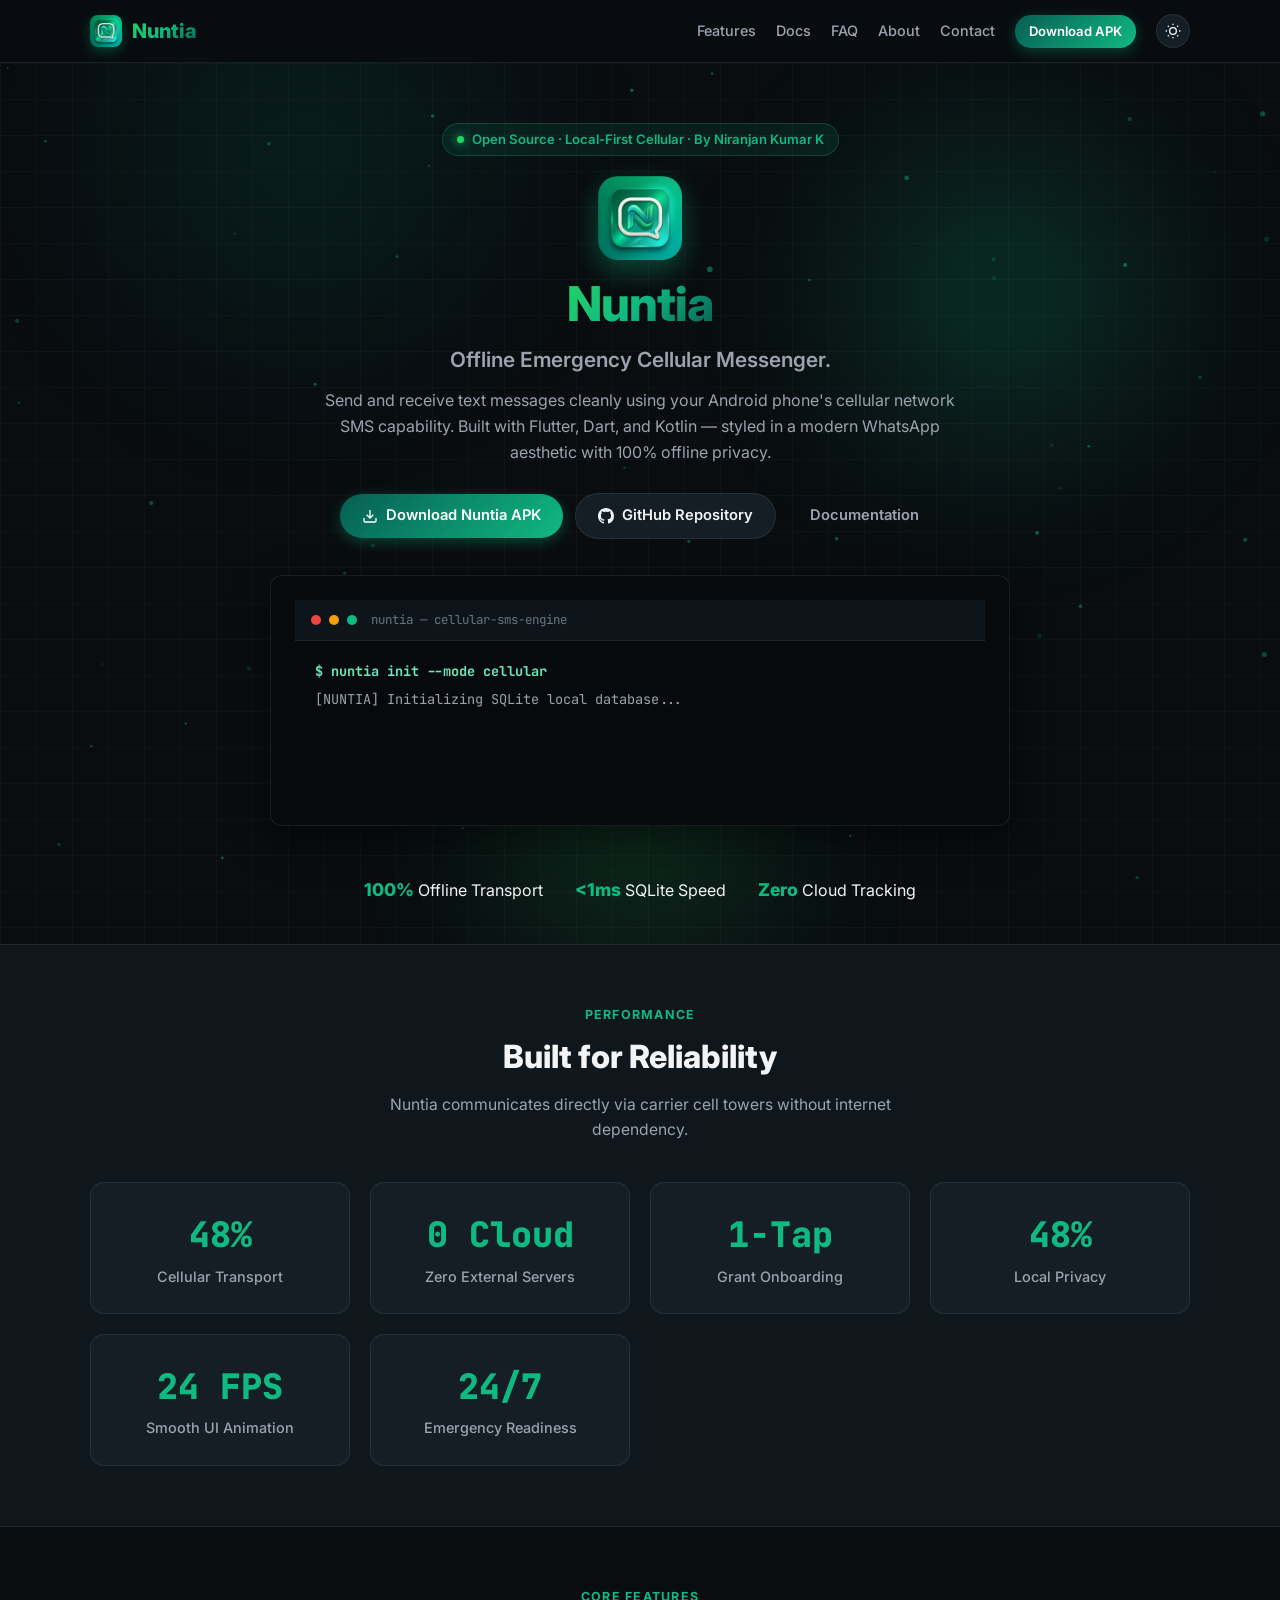
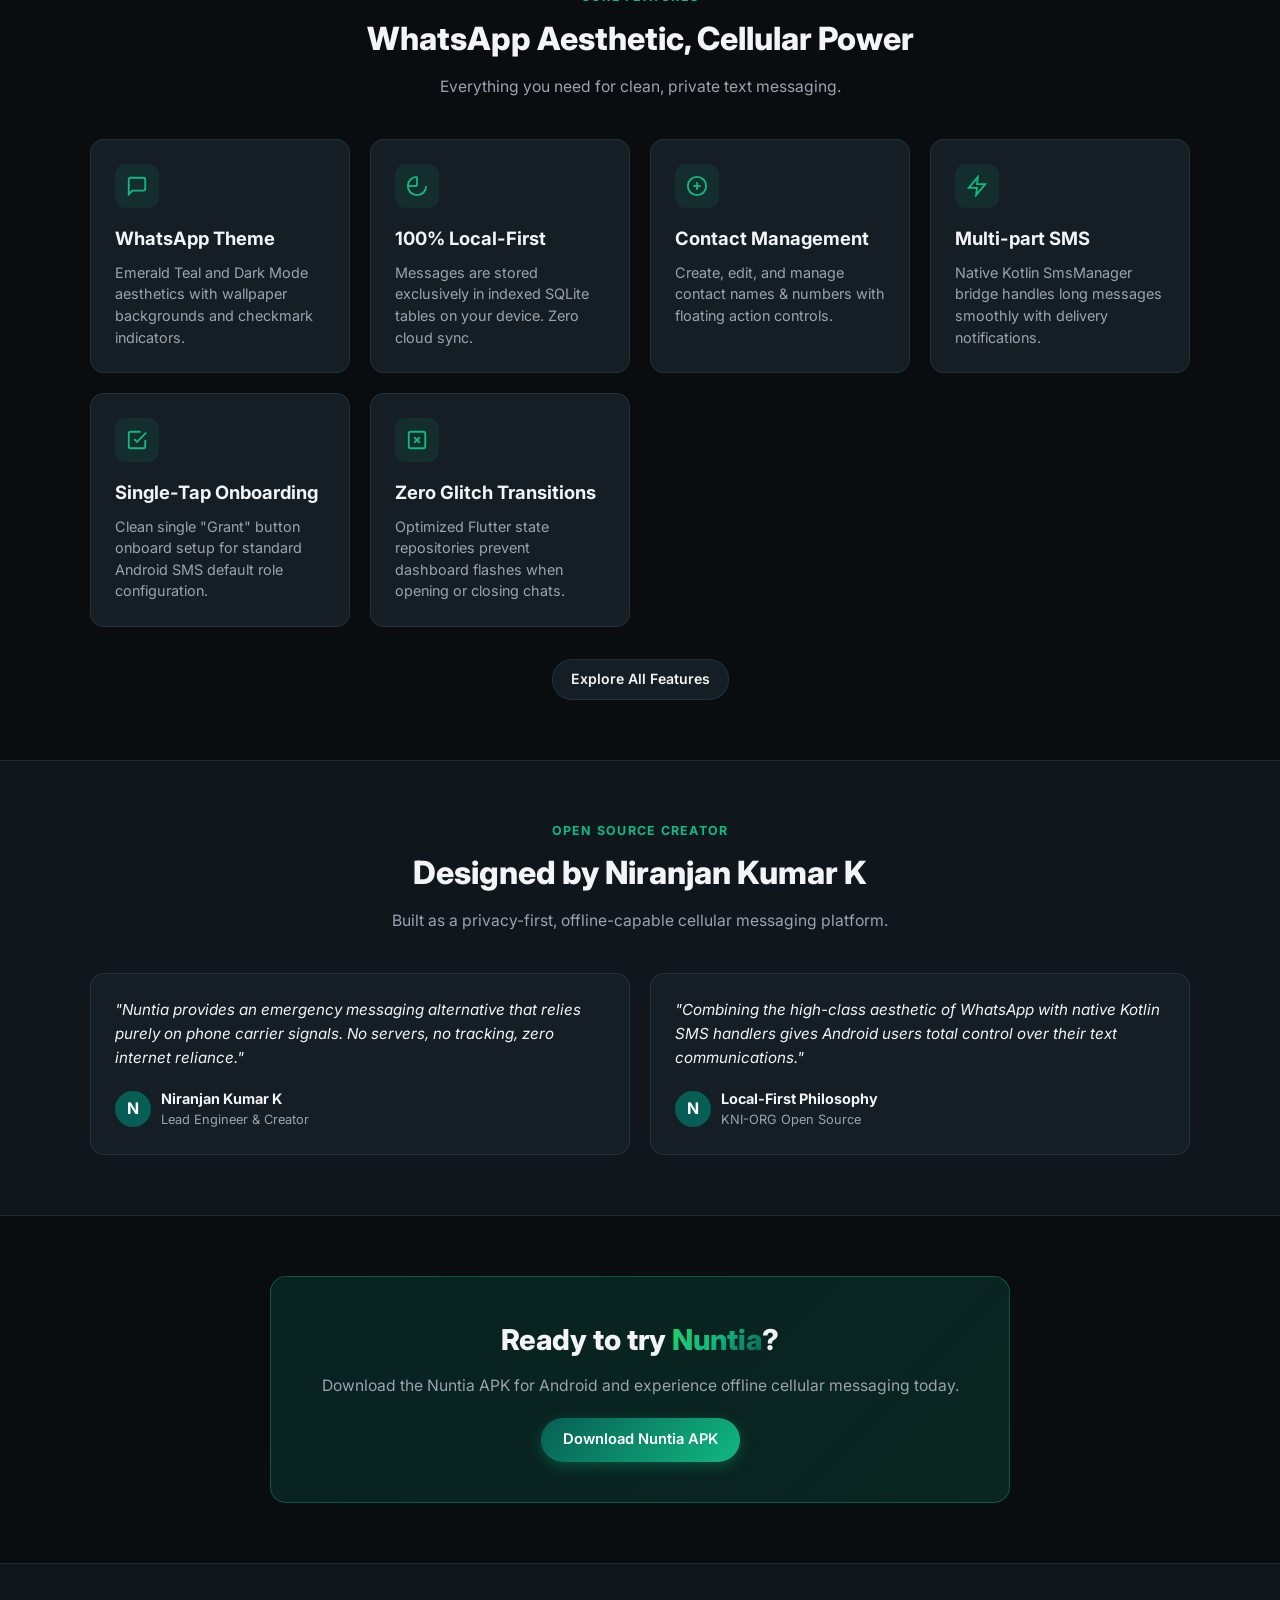
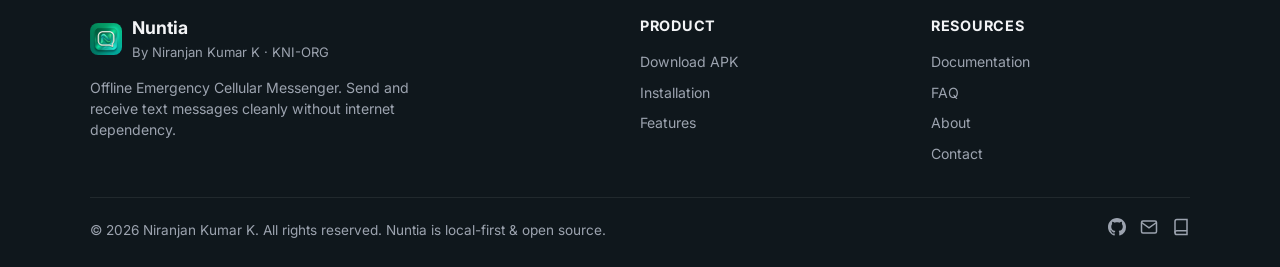
==== commit c0a15fc7: "Add files via upload" ====
--- a/index.html
+++ b/index.html
@@ -55,7 +55,7 @@
         <li><a href="about.html" class="nav__link">About</a></li>
         <li><a href="contact.html" class="nav__link">Contact</a></li>
         <li class="nav__cta">
-          <a href="https://github.com/hacker1514/nuntia/releases/download/v1.0.0/nuntia.apk" class="btn btn--primary btn--sm ripple" download>Download APK</a>
+          <a href="nuntia.apk" class="btn btn--primary btn--sm ripple" download>Download APK</a>
         </li>
         <li>
           <button class="theme-toggle" id="themeToggle" aria-label="Toggle dark/light mode">
@@ -86,7 +86,7 @@
           Built with Flutter, Dart, and Kotlin — styled in a modern WhatsApp aesthetic with 100% offline privacy.
         </p>
         <div class="hero__actions reveal">
-          <a href="https://github.com/hacker1514/nuntia/releases/download/v1.0.0/nuntia.apk" class="btn btn--primary btn--lg ripple" download>
+          <a href="nuntia.apk" class="btn btn--primary btn--lg ripple" download>
             <svg xmlns="http://www.w3.org/2000/svg" viewBox="0 0 24 24" fill="none" stroke="currentColor" stroke-width="2"><path d="M21 15v4a2 2 0 0 1-2 2H5a2 2 0 0 1-2-2v-4"/><polyline points="7 10 12 15 17 10"/><line x1="12" y1="15" x2="12" y2="3"/></svg>
             Download Nuntia APK
           </a>
@@ -252,7 +252,7 @@
         <div class="cta-banner glass reveal">
           <h2>Ready to try <span class="gradient-text">Nuntia</span>?</h2>
           <p>Download the Nuntia APK for Android and experience offline cellular messaging today.</p>
-          <a href="https://github.com/hacker1514/nuntia/releases/download/v1.0.0/nuntia.apk" class="btn btn--primary btn--lg ripple" download>Download Nuntia APK</a>
+          <a href="nuntia.apk" class="btn btn--primary btn--lg ripple" download>Download Nuntia APK</a>
         </div>
       </div>
     </section>
@@ -275,7 +275,7 @@
         <div>
           <h4 class="footer__heading">Product</h4>
           <div class="footer__links">
-            <a href="https://github.com/hacker1514/nuntia/releases/download/v1.0.0/nuntia.apk" download>Download APK</a>
+            <a href="nuntia.apk" download>Download APK</a>
             <a href="install.html">Installation</a>
             <a href="features.html">Features</a>
           </div>
--- a/css/styles.css
+++ b/css/styles.css
@@ -1,916 +1,1042 @@
-/* Nuntia Web Page CSS — Clean, Compact, WhatsApp Emerald Theme */
-:root {
-  --bg: #090d10;
-  --bg-surface: #0f171c;
-  --panel: #141e24;
-  --panel-border: rgba(255, 255, 255, 0.08);
-  --panel-border-hover: rgba(16, 185, 129, 0.35);
-  --primary: #10b981;
-  --primary-dark: #059669;
-  --accent-whatsapp: #25D366;
-  --teal-dark: #075E54;
-  --text: #f3f4f6;
-  --text-dim: #9ca3af;
-  --text-muted: #6b7280;
-  --gradient-text: linear-gradient(135deg, #25D366 0%, #10b981 50%, #075E54 100%);
-  --ease: cubic-bezier(0.16, 1, 0.3, 1);
-}
-
-[data-theme="light"] {
-  --bg: #f8fafc;
-  --bg-surface: #ffffff;
-  --panel: #f1f5f9;
-  --panel-border: rgba(0, 0, 0, 0.08);
-  --panel-border-hover: rgba(16, 185, 129, 0.4);
-  --text: #0f172a;
-  --text-dim: #475569;
-  --text-muted: #64748b;
-  --gradient-text: linear-gradient(135deg, #075E54 0%, #10b981 100%);
-}
-
-* { box-sizing: border-box; margin: 0; padding: 0; }
-html { scroll-behavior: smooth; }
-body {
-  background-color: var(--bg);
-  color: var(--text);
-  font-family: 'Inter', system-ui, -apple-system, sans-serif;
-  line-height: 1.6;
-  overflow-x: hidden;
-  transition: background-color 0.3s, color 0.3s;
-}
-
-/* Custom Scrollbar Styling - Matching Emerald/Teal Theme */
-::-webkit-scrollbar {
-  width: 9px;
-  height: 9px;
-}
-::-webkit-scrollbar-track {
-  background: var(--bg);
-}
-::-webkit-scrollbar-thumb {
-  background: linear-gradient(180deg, var(--teal-dark) 0%, var(--primary) 100%);
-  border-radius: 6px;
-  border: 2px solid var(--bg);
-}
-::-webkit-scrollbar-thumb:hover {
-  background: var(--accent-whatsapp);
-  box-shadow: 0 0 10px var(--accent-whatsapp);
-}
-* {
-  scrollbar-width: thin;
-  scrollbar-color: var(--primary) var(--bg);
-}
-
-/* Loader */
-.loader {
-  position: fixed;
-  inset: 0;
-  background: var(--bg);
-  z-index: 9999;
-  display: flex;
-  align-items: center;
-  justify-content: center;
-  transition: opacity 0.4s var(--ease), visibility 0.4s;
-}
-.loader.fade-out { opacity: 0; visibility: hidden; }
-.loader__content {
-  text-align: center;
-  display: flex;
-  flex-direction: column;
-  align-items: center;
-  gap: 16px;
-}
-.loader__logo {
-  width: 64px;
-  height: 64px;
-  border-radius: 16px;
-  box-shadow: 0 0 30px rgba(16, 185, 129, 0.4);
-}
-.loader__spinner {
-  width: 28px;
-  height: 28px;
-  border: 3px solid rgba(16, 185, 129, 0.2);
-  border-top-color: var(--primary);
-  border-radius: 50%;
-  animation: spin 0.8s linear infinite;
-}
-.loader__text {
-  font-family: 'JetBrains Mono', monospace;
-  font-size: 0.88rem;
-  color: var(--text-dim);
-}
-@keyframes spin { to { transform: rotate(360deg); } }
-
-/* Particles & Scroll Progress */
-#particles {
-  position: fixed;
-  inset: 0;
-  pointer-events: none;
-  z-index: 0;
-}
-.scroll-progress {
-  position: fixed;
-  top: 0;
-  left: 0;
-  width: 100%;
-  height: 3px;
-  z-index: 1001;
-  background: transparent;
-}
-.scroll-progress__bar {
-  height: 100%;
-  width: 0%;
-  background: linear-gradient(90deg, var(--teal-dark), var(--primary), var(--accent-whatsapp));
-  box-shadow: 0 0 10px var(--primary);
-}
-
-.container {
-  position: relative;
-  z-index: 1;
-  max-width: 1140px;
-  margin: 0 auto;
-  padding: 0 20px;
-}
-
-/* Header & Nav */
-.header {
-  position: sticky;
-  top: 0;
-  z-index: 1000;
-  backdrop-filter: blur(16px);
-  -webkit-backdrop-filter: blur(16px);
-  background: rgba(9, 13, 16, 0.88);
-  border-bottom: 1px solid var(--panel-border);
-  padding: 14px 0;
-}
-[data-theme="light"] .header { background: rgba(248, 250, 252, 0.88); }
-.nav {
-  display: flex;
-  align-items: center;
-  justify-content: space-between;
-}
-.nav__brand {
-  display: flex;
-  align-items: center;
-  gap: 10px;
-  text-decoration: none;
-  color: var(--text);
-  font-weight: 800;
-  font-size: 1.25rem;
-}
-.nav__brand img {
-  width: 32px;
-  height: 32px;
-  border-radius: 8px;
-  box-shadow: 0 4px 12px rgba(16, 185, 129, 0.3);
-}
-.gradient-text {
-  background: var(--gradient-text);
-  -webkit-background-clip: text;
-  -webkit-text-fill-color: transparent;
-}
-.nav__menu {
-  display: flex;
-  align-items: center;
-  gap: 20px;
-  list-style: none;
-}
-.nav__link {
-  color: var(--text-dim);
-  text-decoration: none;
-  font-size: 0.9rem;
-  font-weight: 500;
-  transition: color 0.2s;
-}
-.nav__link:hover, .nav__link.active { color: var(--primary); }
-
-.nav__toggle {
-  display: none;
-  flex-direction: column;
-  gap: 5px;
-  background: none;
-  border: none;
-  cursor: pointer;
-  padding: 4px;
-}
-.nav__toggle span {
-  display: block;
-  width: 22px;
-  height: 2px;
-  background: var(--text);
-  transition: transform 0.3s, opacity 0.3s;
-}
-
-.theme-toggle {
-  background: var(--panel);
-  border: 1px solid var(--panel-border);
-  color: var(--text);
-  width: 34px;
-  height: 34px;
-  border-radius: 50%;
-  display: flex;
-  align-items: center;
-  justify-content: center;
-  cursor: pointer;
-  transition: border-color 0.2s, transform 0.2s;
-}
-.theme-toggle:hover {
-  border-color: var(--primary);
-  transform: scale(1.05);
-}
-.theme-toggle svg { width: 16px; height: 16px; }
-[data-theme="dark"] .icon-sun { display: block; }
-[data-theme="dark"] .icon-moon { display: none; }
-[data-theme="light"] .icon-sun { display: none; }
-[data-theme="light"] .icon-moon { display: block; }
-
-/* Buttons */
-.btn {
-  display: inline-flex;
-  align-items: center;
-  justify-content: center;
-  gap: 8px;
-  padding: 8px 18px;
-  border-radius: 20px;
-  font-weight: 600;
-  font-size: 0.88rem;
-  text-decoration: none;
-  cursor: pointer;
-  border: none;
-  transition: transform 0.2s var(--ease), box-shadow 0.2s var(--ease), background 0.2s;
-}
-.btn svg { width: 16px; height: 16px; flex-shrink: 0; }
-.btn--sm { padding: 6px 14px; font-size: 0.82rem; border-radius: 16px; }
-.btn--lg { padding: 10px 22px; font-size: 0.92rem; border-radius: 24px; }
-.btn--primary {
-  background: linear-gradient(135deg, var(--teal-dark), var(--primary));
-  color: #FFFFFF;
-  box-shadow: 0 4px 14px rgba(16, 185, 129, 0.3);
-}
-.btn--primary:hover {
-  transform: translateY(-2px);
-  box-shadow: 0 6px 20px rgba(16, 185, 129, 0.45);
-}
-.btn--secondary {
-  background: var(--panel);
-  color: var(--text);
-  border: 1px solid var(--panel-border);
-}
-.btn--secondary:hover {
-  border-color: var(--primary);
-  color: var(--primary);
-  transform: translateY(-2px);
-}
-.btn--ghost {
-  background: transparent;
-  color: var(--text-dim);
-}
-.btn--ghost:hover { color: var(--text); }
-
-/* Hero Section & Centering Fix */
-.hero, .page-hero {
-  position: relative;
-  padding: 60px 0 40px;
-  text-align: center;
-}
-.hero__content {
-  display: flex;
-  flex-direction: column;
-  align-items: center;
-  justify-content: center;
-  text-align: center;
-}
-.hero__bg, .page-hero__grid {
-  position: absolute;
-  inset: 0;
-  overflow: hidden;
-  pointer-events: none;
-}
-.hero__orb {
-  position: absolute;
-  border-radius: 50%;
-  filter: blur(90px);
-  opacity: 0.2;
-}
-.hero__orb--1 { width: 350px; height: 350px; background: var(--teal-dark); top: -80px; left: 10%; }
-.hero__orb--2 { width: 300px; height: 300px; background: var(--primary); top: 80px; right: 10%; }
-.hero__orb--3 { width: 250px; height: 250px; background: var(--accent-whatsapp); bottom: 0; left: 40%; }
-.hero__grid {
-  width: 100%;
-  height: 100%;
-  background-image: linear-gradient(var(--panel-border) 1px, transparent 1px),
-                    linear-gradient(90deg, var(--panel-border) 1px, transparent 1px);
-  background-size: 36px 36px;
-  opacity: 0.35;
-}
-
-.hero__badge, .page-hero__badge {
-  display: inline-flex;
-  align-items: center;
-  gap: 8px;
-  padding: 5px 14px;
-  border-radius: 20px;
-  background: rgba(16, 185, 129, 0.1);
-  border: 1px solid rgba(16, 185, 129, 0.25);
-  color: var(--primary);
-  font-size: 0.82rem;
-  font-weight: 600;
-  margin-bottom: 20px;
-}
-.dot { width: 7px; height: 7px; border-radius: 50%; background: var(--accent-whatsapp); display: inline-block; box-shadow: 0 0 8px var(--accent-whatsapp); }
-
-.hero__logo {
-  display: block;
-  margin: 0 auto 16px auto;
-  border-radius: 20px;
-  box-shadow: 0 10px 28px rgba(16, 185, 129, 0.35);
-  width: 84px;
-  height: 84px;
-  object-fit: cover;
-}
-.hero__title, .page-hero h1 {
-  font-size: 3rem;
-  font-weight: 800;
-  letter-spacing: -0.02em;
-  line-height: 1.15;
-  margin-bottom: 12px;
-}
-.hero__tagline {
-  font-size: 1.3rem;
-  color: var(--text-dim);
-  font-weight: 600;
-  margin-bottom: 12px;
-}
-.hero__desc, .page-hero p {
-  max-width: 640px;
-  margin: 0 auto 28px;
-  font-size: 1rem;
-  color: var(--text-dim);
-}
-.hero__actions {
-  display: flex;
-  align-items: center;
-  justify-content: center;
-  gap: 12px;
-  flex-wrap: wrap;
-  margin-bottom: 36px;
-}
-.hero__stats {
-  display: flex;
-  align-items: center;
-  justify-content: center;
-  gap: 32px;
-  margin-top: 20px;
-  flex-wrap: wrap;
-}
-.hero__stat span { font-weight: 800; color: var(--primary); font-size: 1.1rem; }
-
-/* Sections */
-.section { padding: 60px 0; }
-.section--alt { background: var(--bg-surface); border-top: 1px solid var(--panel-border); border-bottom: 1px solid var(--panel-border); }
-.section__header {
-  text-align: center;
-  max-width: 600px;
-  margin: 0 auto 40px;
-}
-.section__label {
-  text-transform: uppercase;
-  letter-spacing: 0.1em;
-  font-size: 0.78rem;
-  font-weight: 700;
-  color: var(--primary);
-  margin-bottom: 6px;
-  display: block;
-}
-.section__title {
-  font-size: 2rem;
-  font-weight: 800;
-  margin-bottom: 10px;
-}
-.section__subtitle {
-  color: var(--text-dim);
-  font-size: 0.98rem;
-}
-
-/* Glassmorphism & Cards */
-.glass {
-  background: var(--panel);
-  border: 1px solid var(--panel-border);
-  border-radius: 14px;
-  padding: 24px;
-  transition: border-color 0.25s, transform 0.25s, box-shadow 0.25s;
-}
-.glass:hover {
-  border-color: var(--panel-border-hover);
-  transform: translateY(-3px);
-  box-shadow: 0 10px 25px rgba(0, 0, 0, 0.2);
-}
-
-.stats-grid, .features__grid, .testimonials__grid, .platform-grid {
-  display: grid;
-  grid-template-columns: repeat(auto-fit, minmax(260px, 1fr));
-  gap: 20px;
-}
-.stat-card { text-align: center; }
-.stat-card__number {
-  font-size: 2.2rem;
-  font-weight: 800;
-  color: var(--primary);
-  display: block;
-  font-family: 'JetBrains Mono', monospace;
-}
-.stat-card__label { color: var(--text-dim); font-weight: 500; font-size: 0.9rem; }
-
-/* Developer Profile & Story Layout */
-.developer {
-  display: grid;
-  grid-template-columns: 340px 1fr;
-  gap: 32px;
-  align-items: start;
-}
-.developer__profile {
-  text-align: center;
-}
-.developer__avatar {
-  width: 96px;
-  height: 96px;
-  border-radius: 50%;
-  overflow: hidden;
-  margin: 0 auto 16px;
-  border: 3px solid var(--primary);
-  box-shadow: 0 0 20px rgba(16, 185, 129, 0.3);
-}
-.developer__avatar img {
-  width: 100%;
-  height: 100%;
-  object-fit: cover;
-}
-.developer__profile h3 { font-size: 1.3rem; margin-bottom: 4px; font-weight: 800; }
-.developer__title { color: var(--primary); font-size: 0.88rem; font-weight: 600; margin-bottom: 12px; }
-.developer__bio { color: var(--text-dim); font-size: 0.9rem; line-height: 1.6; margin-bottom: 18px; text-align: left; }
-.developer__links { display: flex; gap: 10px; justify-content: center; }
-
-.developer__story h3 { font-size: 1.5rem; font-weight: 800; margin-bottom: 14px; color: var(--text); }
-.developer__story p { color: var(--text-dim); font-size: 0.98rem; line-height: 1.7; margin-bottom: 16px; }
-
-/* Contact Page Grid */
-.contact__grid {
-  display: grid;
-  grid-template-columns: 320px 1fr;
-  gap: 32px;
-  align-items: start;
-}
-.contact__card {
-  display: flex;
-  align-items: flex-start;
-  gap: 16px;
-  padding: 20px;
-  margin-bottom: 16px;
-}
-.contact__card:last-child { margin-bottom: 0; }
-.contact__icon {
-  width: 42px;
-  height: 42px;
-  border-radius: 10px;
-  background: rgba(16, 185, 129, 0.1);
-  color: var(--primary);
-  display: flex;
-  align-items: center;
-  justify-content: center;
-  flex-shrink: 0;
-}
-.contact__icon svg { width: 20px; height: 20px; }
-.contact__card h4 { font-size: 0.95rem; font-weight: 700; margin-bottom: 4px; color: var(--text); }
-.contact__card p, .contact__card a { font-size: 0.88rem; color: var(--text-dim); text-decoration: none; }
-.contact__card a:hover { color: var(--primary); }
-
-/* Interactive FAQ Styling */
-.faq-search-box {
-  max-width: 600px;
-  margin: 0 auto 24px;
-  position: relative;
-}
-.faq-search-input {
-  width: 100%;
-  padding: 12px 18px 12px 44px;
-  border-radius: 26px;
-  background: var(--panel);
-  border: 1px solid var(--panel-border);
-  color: var(--text);
-  font-size: 0.95rem;
-  outline: none;
-  transition: border-color 0.2s, box-shadow 0.2s;
-}
-.faq-search-input:focus {
-  border-color: var(--primary);
-  box-shadow: 0 0 15px rgba(16, 185, 129, 0.2);
-}
-.faq-search-icon {
-  position: absolute;
-  left: 16px;
-  top: 50%;
-  transform: translateY(-50%);
-  color: var(--text-dim);
-  width: 18px;
-  height: 18px;
-  pointer-events: none;
-}
-
-.faq-filters {
-  display: flex;
-  align-items: center;
-  justify-content: center;
-  gap: 10px;
-  flex-wrap: wrap;
-  margin-bottom: 36px;
-}
-.faq-filter-btn {
-  padding: 6px 16px;
-  border-radius: 20px;
-  background: var(--panel);
-  border: 1px solid var(--panel-border);
-  color: var(--text-dim);
-  font-size: 0.85rem;
-  font-weight: 600;
-  cursor: pointer;
-  transition: all 0.2s;
-}
-.faq-filter-btn:hover, .faq-filter-btn.active {
-  background: rgba(16, 185, 129, 0.15);
-  border-color: var(--primary);
-  color: var(--primary);
-}
-
-.faq-accordion {
-  display: flex;
-  flex-direction: column;
-  gap: 14px;
-  max-width: 820px;
-  margin: 0 auto;
-}
-.faq-item {
-  background: var(--panel);
-  border: 1px solid var(--panel-border);
-  border-radius: 12px;
-  overflow: hidden;
-  transition: border-color 0.25s, box-shadow 0.25s;
-}
-.faq-item:hover, .faq-item.active {
-  border-color: var(--panel-border-hover);
-}
-.faq-question {
-  width: 100%;
-  padding: 18px 24px;
-  background: none;
-  border: none;
-  text-align: left;
-  color: var(--text);
-  font-size: 1.02rem;
-  font-weight: 700;
-  cursor: pointer;
-  display: flex;
-  align-items: center;
-  justify-content: space-between;
-  gap: 16px;
-}
-.faq-chevron {
-  width: 18px;
-  height: 18px;
-  color: var(--primary);
-  transition: transform 0.3s var(--ease);
-  flex-shrink: 0;
-}
-.faq-item.active .faq-chevron {
-  transform: rotate(180deg);
-}
-.faq-answer {
-  max-height: 0;
-  overflow: hidden;
-  padding: 0 24px;
-  color: var(--text-dim);
-  font-size: 0.94rem;
-  line-height: 1.6;
-  transition: max-height 0.35s var(--ease), padding 0.35s var(--ease);
-}
-.faq-item.active .faq-answer {
-  max-height: 500px;
-  padding: 0 24px 20px 24px;
-}
-
-.feature-card__icon {
-  width: 44px;
-  height: 44px;
-  border-radius: 10px;
-  background: rgba(16, 185, 129, 0.1);
-  color: var(--primary);
-  display: flex;
-  align-items: center;
-  justify-content: center;
-  margin-bottom: 16px;
-}
-.feature-card__icon svg { width: 22px; height: 22px; }
-.feature-card h3 { font-size: 1.15rem; margin-bottom: 8px; font-weight: 700; }
-.feature-card p { color: var(--text-dim); font-size: 0.9rem; line-height: 1.5; }
-
-/* Terminal */
-.terminal {
-  width: 100%;
-  max-width: 740px;
-  margin: 0 auto 30px;
-  text-align: left;
-  overflow: hidden;
-  border-radius: 12px;
-  box-shadow: 0 16px 40px rgba(0, 0, 0, 0.45);
-  background: #060a0d;
-}
-.terminal__bar {
-  background: #0d151a;
-  padding: 10px 16px;
-  display: flex;
-  align-items: center;
-  gap: 8px;
-  border-bottom: 1px solid var(--panel-border);
-}
-.terminal__dot { width: 10px; height: 10px; border-radius: 50%; }
-.terminal__dot--r { background: #ef4444; }
-.terminal__dot--y { background: #f59e0b; }
-.terminal__dot--g { background: #10b981; }
-.terminal__title { font-family: 'JetBrains Mono', monospace; font-size: 0.78rem; color: var(--text-muted); margin-left: 6px; }
-.terminal__body {
-  padding: 20px;
-  font-family: 'JetBrains Mono', monospace;
-  font-size: 0.85rem;
-  color: #34d399;
-  min-height: 160px;
-  line-height: 1.6;
-}
-
-/* Documentation Layout */
-.docs-layout {
-  display: grid;
-  grid-template-columns: 240px 1fr;
-  gap: 36px;
-  align-items: start;
-}
-.docs-sidebar {
-  position: sticky;
-  top: 90px;
-  background: var(--panel);
-  border: 1px solid var(--panel-border);
-  border-radius: 12px;
-  padding: 20px;
-}
-.docs-sidebar h3 {
-  font-size: 0.85rem;
-  text-transform: uppercase;
-  letter-spacing: 0.05em;
-  color: var(--primary);
-  margin-bottom: 12px;
-}
-.docs-nav {
-  list-style: none;
-  display: flex;
-  flex-direction: column;
-  gap: 8px;
-}
-.docs-nav a {
-  color: var(--text-dim);
-  text-decoration: none;
-  font-size: 0.9rem;
-  transition: color 0.2s;
-}
-.docs-nav a:hover, .docs-nav a.active {
-  color: var(--primary);
-  font-weight: 600;
-}
-.docs-content {
-  background: var(--panel);
-  border: 1px solid var(--panel-border);
-  border-radius: 12px;
-  padding: 32px;
-}
-.docs-section {
-  margin-bottom: 36px;
-}
-.docs-section:last-child { margin-bottom: 0; }
-.docs-section h2 {
-  font-size: 1.6rem;
-  font-weight: 800;
-  margin-bottom: 12px;
-  color: var(--text);
-  border-bottom: 1px solid var(--panel-border);
-  padding-bottom: 8px;
-}
-.docs-section h3 {
-  font-size: 1.2rem;
-  margin: 20px 0 10px;
-  color: var(--primary);
-}
-.docs-section p {
-  color: var(--text-dim);
-  margin-bottom: 14px;
-  line-height: 1.6;
-}
-.docs-section ul {
-  margin: 0 0 16px 24px;
-  color: var(--text-dim);
-}
-.docs-section li { margin-bottom: 6px; }
-
-/* Code Blocks & Forms */
-.code-block {
-  background: #060a0d;
-  border: 1px solid var(--panel-border);
-  border-radius: 8px;
-  padding: 14px 18px;
-  font-family: 'JetBrains Mono', monospace;
-  font-size: 0.85rem;
-  color: #34d399;
-  overflow-x: auto;
-  margin: 14px 0;
-  position: relative;
-}
-
-.form-group {
-  margin-bottom: 18px;
-}
-.form-group label {
-  display: block;
-  font-size: 0.88rem;
-  font-weight: 600;
-  color: var(--text);
-  margin-bottom: 6px;
-}
-.form-control {
-  width: 100%;
-  padding: 10px 14px;
-  border-radius: 8px;
-  background: var(--bg);
-  border: 1px solid var(--panel-border);
-  color: var(--text);
-  font-size: 0.9rem;
-  outline: none;
-  transition: border-color 0.2s;
-}
-.form-control:focus {
-  border-color: var(--primary);
-}
-textarea.form-control {
-  min-height: 120px;
-  resize: vertical;
-}
-
-/* Testimonials */
-.testimonial-card__quote { font-style: italic; color: var(--text); margin-bottom: 16px; font-size: 0.95rem; }
-.testimonial-card__author { display: flex; align-items: center; gap: 10px; }
-.testimonial-card__avatar {
-  width: 36px;
-  height: 36px;
-  border-radius: 50%;
-  background: var(--teal-dark);
-  color: #fff;
-  display: flex;
-  align-items: center;
-  justify-content: center;
-  font-weight: 700;
-}
-.testimonial-card__name { font-weight: 700; font-size: 0.9rem; }
-.testimonial-card__role { font-size: 0.8rem; color: var(--text-dim); }
-
-/* CTA Banner */
-.cta-banner {
-  text-align: center;
-  max-width: 740px;
-  margin: 0 auto;
-  padding: 40px 24px;
-  background: linear-gradient(135deg, rgba(7, 94, 84, 0.25), rgba(16, 185, 129, 0.15));
-  border: 1px solid var(--panel-border-hover);
-  border-radius: 16px;
-}
-.cta-banner h2 { font-size: 1.8rem; font-weight: 800; margin-bottom: 10px; }
-.cta-banner p { color: var(--text-dim); margin-bottom: 20px; font-size: 0.98rem; }
-
-/* Footer */
-.footer {
-  background: var(--bg-surface);
-  border-top: 1px solid var(--panel-border);
-  padding: 50px 0 24px;
-}
-.footer__inner {
-  display: grid;
-  grid-template-columns: 2fr 1fr 1fr;
-  gap: 32px;
-  margin-bottom: 32px;
-}
-.footer__brand {
-  display: flex;
-  align-items: center;
-  gap: 10px;
-  margin-bottom: 14px;
-}
-.footer__brand img {
-  width: 32px;
-  height: 32px;
-  border-radius: 8px;
-}
-.footer__brand strong { font-size: 1.1rem; display: block; }
-.footer__brand p { font-size: 0.82rem; color: var(--text-dim); }
-.footer__desc { color: var(--text-dim); font-size: 0.88rem; max-width: 360px; line-height: 1.5; }
-.footer__heading { font-size: 0.9rem; font-weight: 700; text-transform: uppercase; letter-spacing: 0.05em; color: var(--text); margin-bottom: 14px; }
-.footer__links { display: flex; flex-direction: column; gap: 8px; }
-.footer__links a { color: var(--text-dim); text-decoration: none; font-size: 0.88rem; transition: color 0.2s; }
-.footer__links a:hover { color: var(--primary); }
-.footer__bottom {
-  border-top: 1px solid var(--panel-border);
-  padding-top: 20px;
-  display: flex;
-  align-items: center;
-  justify-content: space-between;
-  color: var(--text-dim);
-  font-size: 0.85rem;
-  flex-wrap: wrap;
-  gap: 14px;
-}
-.footer__socials { display: flex; align-items: center; gap: 14px; }
-.footer__socials a { color: var(--text-dim); transition: color 0.2s; }
-.footer__socials a:hover { color: var(--primary); }
-.footer__socials svg { width: 18px; height: 18px; }
-
-/* Back to Top & Toast */
-.back-to-top {
-  position: fixed;
-  bottom: 20px;
-  right: 20px;
-  width: 40px;
-  height: 40px;
-  border-radius: 50%;
-  background: var(--panel);
-  border: 1px solid var(--panel-border);
-  color: var(--text);
-  display: flex;
-  align-items: center;
-  justify-content: center;
-  cursor: pointer;
-  z-index: 900;
-  opacity: 0;
-  visibility: hidden;
-  transition: all 0.3s;
-}
-.back-to-top.visible { opacity: 1; visibility: visible; }
-.back-to-top:hover { border-color: var(--primary); color: var(--primary); transform: translateY(-2px); }
-.toast {
-  position: fixed;
-  bottom: 20px;
-  left: 50%;
-  transform: translateX(-50%) translateY(100px);
-  background: var(--panel);
-  border: 1px solid var(--primary);
-  color: var(--text);
-  padding: 10px 20px;
-  border-radius: 24px;
-  box-shadow: 0 8px 20px rgba(0,0,0,0.3);
-  font-size: 0.88rem;
-  z-index: 1000;
-  opacity: 0;
-  transition: all 0.3s var(--ease);
-}
-.toast.visible { transform: translateX(-50%) translateY(0); opacity: 1; }
-
-/* Breadcrumbs */
-.breadcrumb {
-  display: flex;
-  align-items: center;
-  justify-content: center;
-  gap: 8px;
-  font-size: 0.82rem;
-  color: var(--text-dim);
-  margin-bottom: 14px;
-}
-.breadcrumb a { color: var(--text-dim); text-decoration: none; }
-.breadcrumb a:hover { color: var(--primary); }
-
-/* Responsive adjustments */
-@media (max-width: 850px) {
-  .developer, .contact__grid { grid-template-columns: 1fr; }
-  .docs-layout { grid-template-columns: 1fr; }
-  .docs-sidebar { position: static; }
-}
-@media (max-width: 768px) {
-  .nav__toggle { display: flex; }
-  .nav__menu {
-    position: fixed;
-    top: 60px;
-    left: 0;
-    width: 100%;
-    background: var(--bg-surface);
-    border-bottom: 1px solid var(--panel-border);
-    flex-direction: column;
-    padding: 20px;
-    gap: 14px;
-    transform: translateY(-150%);
-    transition: transform 0.3s var(--ease);
-  }
-  .nav__menu.active { transform: translateY(0); }
-  .hero__title, .page-hero h1 { font-size: 2.2rem; }
-  .footer__inner { grid-template-columns: 1fr; }
-}
+/* Nuntia Web Page CSS — Clean, Compact, WhatsApp Emerald Theme */
+:root {
+  --bg: #090d10;
+  --bg-surface: #0f171c;
+  --panel: #141e24;
+  --panel-border: rgba(255, 255, 255, 0.08);
+  --panel-border-hover: rgba(16, 185, 129, 0.35);
+  --primary: #10b981;
+  --primary-dark: #059669;
+  --accent-whatsapp: #25D366;
+  --teal-dark: #075E54;
+  --text: #f3f4f6;
+  --text-dim: #9ca3af;
+  --text-muted: #6b7280;
+  --gradient-text: linear-gradient(135deg, #25D366 0%, #10b981 50%, #075E54 100%);
+  --ease: cubic-bezier(0.16, 1, 0.3, 1);
+}
+
+[data-theme="light"] {
+  --bg: #f8fafc;
+  --bg-surface: #ffffff;
+  --panel: #f1f5f9;
+  --panel-border: rgba(0, 0, 0, 0.08);
+  --panel-border-hover: rgba(16, 185, 129, 0.4);
+  --text: #0f172a;
+  --text-dim: #475569;
+  --text-muted: #64748b;
+  --gradient-text: linear-gradient(135deg, #075E54 0%, #10b981 100%);
+}
+
+* { box-sizing: border-box; margin: 0; padding: 0; }
+html { scroll-behavior: smooth; }
+body {
+  background-color: var(--bg);
+  color: var(--text);
+  font-family: 'Inter', system-ui, -apple-system, sans-serif;
+  line-height: 1.6;
+  overflow-x: hidden;
+  transition: background-color 0.3s, color 0.3s;
+}
+
+/* Custom Scrollbar Styling - Matching Emerald/Teal Theme */
+::-webkit-scrollbar {
+  width: 9px;
+  height: 9px;
+}
+::-webkit-scrollbar-track {
+  background: var(--bg);
+}
+::-webkit-scrollbar-thumb {
+  background: linear-gradient(180deg, var(--teal-dark) 0%, var(--primary) 100%);
+  border-radius: 6px;
+  border: 2px solid var(--bg);
+}
+::-webkit-scrollbar-thumb:hover {
+  background: var(--accent-whatsapp);
+  box-shadow: 0 0 10px var(--accent-whatsapp);
+}
+* {
+  scrollbar-width: thin;
+  scrollbar-color: var(--primary) var(--bg);
+}
+
+/* Loader */
+.loader {
+  position: fixed;
+  inset: 0;
+  background: var(--bg);
+  z-index: 9999;
+  display: flex;
+  align-items: center;
+  justify-content: center;
+  transition: opacity 0.4s var(--ease), visibility 0.4s;
+}
+.loader.fade-out { opacity: 0; visibility: hidden; }
+.loader__content {
+  text-align: center;
+  display: flex;
+  flex-direction: column;
+  align-items: center;
+  gap: 16px;
+}
+.loader__logo {
+  width: 64px;
+  height: 64px;
+  border-radius: 16px;
+  box-shadow: 0 0 30px rgba(16, 185, 129, 0.4);
+}
+.loader__spinner {
+  width: 28px;
+  height: 28px;
+  border: 3px solid rgba(16, 185, 129, 0.2);
+  border-top-color: var(--primary);
+  border-radius: 50%;
+  animation: spin 0.8s linear infinite;
+}
+.loader__text {
+  font-family: 'JetBrains Mono', monospace;
+  font-size: 0.88rem;
+  color: var(--text-dim);
+}
+@keyframes spin { to { transform: rotate(360deg); } }
+
+/* Particles & Scroll Progress */
+#particles {
+  position: fixed;
+  inset: 0;
+  pointer-events: none;
+  z-index: 0;
+}
+.scroll-progress {
+  position: fixed;
+  top: 0;
+  left: 0;
+  width: 100%;
+  height: 3px;
+  z-index: 1001;
+  background: transparent;
+}
+.scroll-progress__bar {
+  height: 100%;
+  width: 0%;
+  background: linear-gradient(90deg, var(--teal-dark), var(--primary), var(--accent-whatsapp));
+  box-shadow: 0 0 10px var(--primary);
+}
+
+.container {
+  position: relative;
+  z-index: 1;
+  max-width: 1140px;
+  margin: 0 auto;
+  padding: 0 20px;
+}
+
+/* Header & Nav */
+.header {
+  position: sticky;
+  top: 0;
+  z-index: 1000;
+  backdrop-filter: blur(16px);
+  -webkit-backdrop-filter: blur(16px);
+  background: rgba(9, 13, 16, 0.88);
+  border-bottom: 1px solid var(--panel-border);
+  padding: 14px 0;
+}
+[data-theme="light"] .header { background: rgba(248, 250, 252, 0.88); }
+.nav {
+  display: flex;
+  align-items: center;
+  justify-content: space-between;
+}
+.nav__brand {
+  display: flex;
+  align-items: center;
+  gap: 10px;
+  text-decoration: none;
+  color: var(--text);
+  font-weight: 800;
+  font-size: 1.25rem;
+}
+.nav__brand img {
+  width: 32px;
+  height: 32px;
+  border-radius: 8px;
+  box-shadow: 0 4px 12px rgba(16, 185, 129, 0.3);
+}
+.gradient-text {
+  background: var(--gradient-text);
+  -webkit-background-clip: text;
+  -webkit-text-fill-color: transparent;
+}
+.nav__menu {
+  display: flex;
+  align-items: center;
+  gap: 20px;
+  list-style: none;
+}
+.nav__link {
+  color: var(--text-dim);
+  text-decoration: none;
+  font-size: 0.9rem;
+  font-weight: 500;
+  transition: color 0.2s;
+}
+.nav__link:hover, .nav__link.active { color: var(--primary); }
+
+.nav__toggle {
+  display: none;
+  flex-direction: column;
+  gap: 5px;
+  background: none;
+  border: none;
+  cursor: pointer;
+  padding: 4px;
+}
+.nav__toggle span {
+  display: block;
+  width: 22px;
+  height: 2px;
+  background: var(--text);
+  transition: transform 0.3s, opacity 0.3s;
+}
+
+.theme-toggle {
+  background: var(--panel);
+  border: 1px solid var(--panel-border);
+  color: var(--text);
+  width: 34px;
+  height: 34px;
+  border-radius: 50%;
+  display: flex;
+  align-items: center;
+  justify-content: center;
+  cursor: pointer;
+  transition: border-color 0.2s, transform 0.2s;
+}
+.theme-toggle:hover {
+  border-color: var(--primary);
+  transform: scale(1.05);
+}
+.theme-toggle svg { width: 16px; height: 16px; }
+[data-theme="dark"] .icon-sun { display: block; }
+[data-theme="dark"] .icon-moon { display: none; }
+[data-theme="light"] .icon-sun { display: none; }
+[data-theme="light"] .icon-moon { display: block; }
+
+/* Buttons */
+.btn {
+  display: inline-flex;
+  align-items: center;
+  justify-content: center;
+  gap: 8px;
+  padding: 8px 18px;
+  border-radius: 20px;
+  font-weight: 600;
+  font-size: 0.88rem;
+  text-decoration: none;
+  cursor: pointer;
+  border: none;
+  transition: transform 0.2s var(--ease), box-shadow 0.2s var(--ease), background 0.2s;
+}
+.btn svg { width: 16px; height: 16px; flex-shrink: 0; }
+.btn--sm { padding: 6px 14px; font-size: 0.82rem; border-radius: 16px; }
+.btn--lg { padding: 10px 22px; font-size: 0.92rem; border-radius: 24px; }
+.btn--primary {
+  background: linear-gradient(135deg, var(--teal-dark), var(--primary));
+  color: #FFFFFF;
+  box-shadow: 0 4px 14px rgba(16, 185, 129, 0.3);
+}
+.btn--primary:hover {
+  transform: translateY(-2px);
+  box-shadow: 0 6px 20px rgba(16, 185, 129, 0.45);
+}
+.btn--secondary {
+  background: var(--panel);
+  color: var(--text);
+  border: 1px solid var(--panel-border);
+}
+.btn--secondary:hover {
+  border-color: var(--primary);
+  color: var(--primary);
+  transform: translateY(-2px);
+}
+.btn--ghost {
+  background: transparent;
+  color: var(--text-dim);
+}
+.btn--ghost:hover { color: var(--text); }
+
+/* Hero Section & Centering Fix */
+.hero, .page-hero {
+  position: relative;
+  padding: 60px 0 40px;
+  text-align: center;
+}
+.hero__content {
+  display: flex;
+  flex-direction: column;
+  align-items: center;
+  justify-content: center;
+  text-align: center;
+}
+.hero__bg, .page-hero__grid {
+  position: absolute;
+  inset: 0;
+  overflow: hidden;
+  pointer-events: none;
+}
+.hero__orb {
+  position: absolute;
+  border-radius: 50%;
+  filter: blur(90px);
+  opacity: 0.2;
+}
+.hero__orb--1 { width: 350px; height: 350px; background: var(--teal-dark); top: -80px; left: 10%; }
+.hero__orb--2 { width: 300px; height: 300px; background: var(--primary); top: 80px; right: 10%; }
+.hero__orb--3 { width: 250px; height: 250px; background: var(--accent-whatsapp); bottom: 0; left: 40%; }
+.hero__grid {
+  width: 100%;
+  height: 100%;
+  background-image: linear-gradient(var(--panel-border) 1px, transparent 1px),
+                    linear-gradient(90deg, var(--panel-border) 1px, transparent 1px);
+  background-size: 36px 36px;
+  opacity: 0.35;
+}
+
+.hero__badge, .page-hero__badge {
+  display: inline-flex;
+  align-items: center;
+  gap: 8px;
+  padding: 5px 14px;
+  border-radius: 20px;
+  background: rgba(16, 185, 129, 0.1);
+  border: 1px solid rgba(16, 185, 129, 0.25);
+  color: var(--primary);
+  font-size: 0.82rem;
+  font-weight: 600;
+  margin-bottom: 20px;
+}
+.dot { width: 7px; height: 7px; border-radius: 50%; background: var(--accent-whatsapp); display: inline-block; box-shadow: 0 0 8px var(--accent-whatsapp); }
+
+.hero__logo {
+  display: block;
+  margin: 0 auto 16px auto;
+  border-radius: 20px;
+  box-shadow: 0 10px 28px rgba(16, 185, 129, 0.35);
+  width: 84px;
+  height: 84px;
+  object-fit: cover;
+}
+.hero__title, .page-hero h1 {
+  font-size: 3rem;
+  font-weight: 800;
+  letter-spacing: -0.02em;
+  line-height: 1.15;
+  margin-bottom: 12px;
+}
+.hero__tagline {
+  font-size: 1.3rem;
+  color: var(--text-dim);
+  font-weight: 600;
+  margin-bottom: 12px;
+}
+.hero__desc, .page-hero p {
+  max-width: 640px;
+  margin: 0 auto 28px;
+  font-size: 1rem;
+  color: var(--text-dim);
+}
+.hero__actions {
+  display: flex;
+  align-items: center;
+  justify-content: center;
+  gap: 12px;
+  flex-wrap: wrap;
+  margin-bottom: 36px;
+}
+.hero__stats {
+  display: flex;
+  align-items: center;
+  justify-content: center;
+  gap: 32px;
+  margin-top: 20px;
+  flex-wrap: wrap;
+}
+.hero__stat span { font-weight: 800; color: var(--primary); font-size: 1.1rem; }
+
+/* Sections */
+.section { padding: 60px 0; }
+.section--alt { background: var(--bg-surface); border-top: 1px solid var(--panel-border); border-bottom: 1px solid var(--panel-border); }
+.section__header {
+  text-align: center;
+  max-width: 600px;
+  margin: 0 auto 40px;
+}
+.section__label {
+  text-transform: uppercase;
+  letter-spacing: 0.1em;
+  font-size: 0.78rem;
+  font-weight: 700;
+  color: var(--primary);
+  margin-bottom: 6px;
+  display: block;
+}
+.section__title {
+  font-size: 2rem;
+  font-weight: 800;
+  margin-bottom: 10px;
+}
+.section__subtitle {
+  color: var(--text-dim);
+  font-size: 0.98rem;
+}
+
+/* Glassmorphism & Cards */
+.glass {
+  background: var(--panel);
+  border: 1px solid var(--panel-border);
+  border-radius: 14px;
+  padding: 24px;
+  transition: border-color 0.25s, transform 0.25s, box-shadow 0.25s;
+}
+.glass:hover {
+  border-color: var(--panel-border-hover);
+  transform: translateY(-3px);
+  box-shadow: 0 10px 25px rgba(0, 0, 0, 0.2);
+}
+
+.stats-grid, .features__grid, .testimonials__grid, .platform-grid {
+  display: grid;
+  grid-template-columns: repeat(auto-fit, minmax(260px, 1fr));
+  gap: 20px;
+}
+.stat-card { text-align: center; }
+.stat-card__number {
+  font-size: 2.2rem;
+  font-weight: 800;
+  color: var(--primary);
+  display: block;
+  font-family: 'JetBrains Mono', monospace;
+}
+.stat-card__label { color: var(--text-dim); font-weight: 500; font-size: 0.9rem; }
+
+/* Developer Profile & Story Layout */
+.developer {
+  display: grid;
+  grid-template-columns: 340px 1fr;
+  gap: 32px;
+  align-items: start;
+}
+.developer__profile {
+  text-align: center;
+}
+.developer__avatar {
+  width: 96px;
+  height: 96px;
+  border-radius: 50%;
+  overflow: hidden;
+  margin: 0 auto 16px;
+  border: 3px solid var(--primary);
+  box-shadow: 0 0 20px rgba(16, 185, 129, 0.3);
+}
+.developer__avatar img {
+  width: 100%;
+  height: 100%;
+  object-fit: cover;
+}
+.developer__profile h3 { font-size: 1.3rem; margin-bottom: 4px; font-weight: 800; }
+.developer__title { color: var(--primary); font-size: 0.88rem; font-weight: 600; margin-bottom: 12px; }
+.developer__bio { color: var(--text-dim); font-size: 0.9rem; line-height: 1.6; margin-bottom: 18px; text-align: left; }
+.developer__links { display: flex; gap: 10px; justify-content: center; }
+
+.developer__story h3 { font-size: 1.5rem; font-weight: 800; margin-bottom: 14px; color: var(--text); }
+.developer__story p { color: var(--text-dim); font-size: 0.98rem; line-height: 1.7; margin-bottom: 16px; }
+
+/* Contact Page Grid */
+.contact__grid {
+  display: grid;
+  grid-template-columns: 320px 1fr;
+  gap: 32px;
+  align-items: start;
+}
+.contact__card {
+  display: flex;
+  align-items: flex-start;
+  gap: 16px;
+  padding: 20px;
+  margin-bottom: 16px;
+}
+.contact__card:last-child { margin-bottom: 0; }
+.contact__icon {
+  width: 42px;
+  height: 42px;
+  border-radius: 10px;
+  background: rgba(16, 185, 129, 0.1);
+  color: var(--primary);
+  display: flex;
+  align-items: center;
+  justify-content: center;
+  flex-shrink: 0;
+}
+.contact__icon svg { width: 20px; height: 20px; }
+.contact__card h4 { font-size: 0.95rem; font-weight: 700; margin-bottom: 4px; color: var(--text); }
+.contact__card p, .contact__card a { font-size: 0.88rem; color: var(--text-dim); text-decoration: none; }
+.contact__card a:hover { color: var(--primary); }
+
+/* Interactive FAQ Styling */
+.faq-search-box {
+  max-width: 600px;
+  margin: 0 auto 24px;
+  position: relative;
+}
+.faq-search-input {
+  width: 100%;
+  padding: 12px 18px 12px 44px;
+  border-radius: 26px;
+  background: var(--panel);
+  border: 1px solid var(--panel-border);
+  color: var(--text);
+  font-size: 0.95rem;
+  outline: none;
+  transition: border-color 0.2s, box-shadow 0.2s;
+}
+.faq-search-input:focus {
+  border-color: var(--primary);
+  box-shadow: 0 0 15px rgba(16, 185, 129, 0.2);
+}
+.faq-search-icon {
+  position: absolute;
+  left: 16px;
+  top: 50%;
+  transform: translateY(-50%);
+  color: var(--text-dim);
+  width: 18px;
+  height: 18px;
+  pointer-events: none;
+}
+
+.faq-filters {
+  display: flex;
+  align-items: center;
+  justify-content: center;
+  gap: 10px;
+  flex-wrap: wrap;
+  margin-bottom: 36px;
+}
+.faq-filter-btn {
+  padding: 6px 16px;
+  border-radius: 20px;
+  background: var(--panel);
+  border: 1px solid var(--panel-border);
+  color: var(--text-dim);
+  font-size: 0.85rem;
+  font-weight: 600;
+  cursor: pointer;
+  transition: all 0.2s;
+}
+.faq-filter-btn:hover, .faq-filter-btn.active {
+  background: rgba(16, 185, 129, 0.15);
+  border-color: var(--primary);
+  color: var(--primary);
+}
+
+.faq-accordion {
+  display: flex;
+  flex-direction: column;
+  gap: 14px;
+  max-width: 820px;
+  margin: 0 auto;
+}
+.faq-item {
+  background: var(--panel);
+  border: 1px solid var(--panel-border);
+  border-radius: 12px;
+  overflow: hidden;
+  transition: border-color 0.25s, box-shadow 0.25s;
+}
+.faq-item:hover, .faq-item.active {
+  border-color: var(--panel-border-hover);
+}
+.faq-question {
+  width: 100%;
+  padding: 18px 24px;
+  background: none;
+  border: none;
+  text-align: left;
+  color: var(--text);
+  font-size: 1.02rem;
+  font-weight: 700;
+  cursor: pointer;
+  display: flex;
+  align-items: center;
+  justify-content: space-between;
+  gap: 16px;
+}
+.faq-chevron {
+  width: 18px;
+  height: 18px;
+  color: var(--primary);
+  transition: transform 0.3s var(--ease);
+  flex-shrink: 0;
+}
+.faq-item.active .faq-chevron {
+  transform: rotate(180deg);
+}
+.faq-answer {
+  max-height: 0;
+  overflow: hidden;
+  padding: 0 24px;
+  color: var(--text-dim);
+  font-size: 0.94rem;
+  line-height: 1.6;
+  transition: max-height 0.35s var(--ease), padding 0.35s var(--ease);
+}
+.faq-item.active .faq-answer {
+  max-height: 500px;
+  padding: 0 24px 20px 24px;
+}
+
+.feature-card__icon {
+  width: 44px;
+  height: 44px;
+  border-radius: 10px;
+  background: rgba(16, 185, 129, 0.1);
+  color: var(--primary);
+  display: flex;
+  align-items: center;
+  justify-content: center;
+  margin-bottom: 16px;
+}
+.feature-card__icon svg { width: 22px; height: 22px; }
+.feature-card h3 { font-size: 1.15rem; margin-bottom: 8px; font-weight: 700; }
+.feature-card p { color: var(--text-dim); font-size: 0.9rem; line-height: 1.5; }
+
+/* Terminal */
+.terminal {
+  width: 100%;
+  max-width: 740px;
+  margin: 0 auto 30px;
+  text-align: left;
+  overflow: hidden;
+  border-radius: 12px;
+  box-shadow: 0 16px 40px rgba(0, 0, 0, 0.45);
+  background: #060a0d;
+}
+.terminal__bar {
+  background: #0d151a;
+  padding: 10px 16px;
+  display: flex;
+  align-items: center;
+  gap: 8px;
+  border-bottom: 1px solid var(--panel-border);
+}
+.terminal__dot { width: 10px; height: 10px; border-radius: 50%; }
+.terminal__dot--r { background: #ef4444; }
+.terminal__dot--y { background: #f59e0b; }
+.terminal__dot--g { background: #10b981; }
+.terminal__title { font-family: 'JetBrains Mono', monospace; font-size: 0.78rem; color: var(--text-muted); margin-left: 6px; }
+.terminal__body {
+  padding: 20px;
+  font-family: 'JetBrains Mono', monospace;
+  font-size: 0.85rem;
+  color: #34d399;
+  min-height: 160px;
+  line-height: 1.6;
+}
+
+/* Documentation Layout */
+.docs-layout {
+  display: grid;
+  grid-template-columns: 240px 1fr;
+  gap: 36px;
+  align-items: start;
+}
+.docs-sidebar {
+  position: sticky;
+  top: 90px;
+  background: var(--panel);
+  border: 1px solid var(--panel-border);
+  border-radius: 12px;
+  padding: 20px;
+}
+.docs-sidebar h3 {
+  font-size: 0.85rem;
+  text-transform: uppercase;
+  letter-spacing: 0.05em;
+  color: var(--primary);
+  margin-bottom: 12px;
+}
+.docs-nav {
+  list-style: none;
+  display: flex;
+  flex-direction: column;
+  gap: 8px;
+}
+.docs-nav a {
+  color: var(--text-dim);
+  text-decoration: none;
+  font-size: 0.9rem;
+  transition: color 0.2s;
+}
+.docs-nav a:hover, .docs-nav a.active {
+  color: var(--primary);
+  font-weight: 600;
+}
+.docs-content {
+  background: var(--panel);
+  border: 1px solid var(--panel-border);
+  border-radius: 12px;
+  padding: 32px;
+}
+.docs-section {
+  margin-bottom: 36px;
+}
+.docs-section:last-child { margin-bottom: 0; }
+.docs-section h2 {
+  font-size: 1.6rem;
+  font-weight: 800;
+  margin-bottom: 12px;
+  color: var(--text);
+  border-bottom: 1px solid var(--panel-border);
+  padding-bottom: 8px;
+}
+.docs-section h3 {
+  font-size: 1.2rem;
+  margin: 20px 0 10px;
+  color: var(--primary);
+}
+.docs-section p {
+  color: var(--text-dim);
+  margin-bottom: 14px;
+  line-height: 1.6;
+}
+.docs-section ul {
+  margin: 0 0 16px 24px;
+  color: var(--text-dim);
+}
+.docs-section li { margin-bottom: 6px; }
+
+/* Code Blocks & Forms */
+.code-block {
+  background: #060a0d;
+  border: 1px solid var(--panel-border);
+  border-radius: 8px;
+  padding: 14px 18px;
+  font-family: 'JetBrains Mono', monospace;
+  font-size: 0.85rem;
+  color: #34d399;
+  overflow-x: auto;
+  margin: 14px 0;
+  position: relative;
+}
+
+.form-group {
+  margin-bottom: 18px;
+}
+.form-group label {
+  display: block;
+  font-size: 0.88rem;
+  font-weight: 600;
+  color: var(--text);
+  margin-bottom: 6px;
+}
+.form-control {
+  width: 100%;
+  padding: 10px 14px;
+  border-radius: 8px;
+  background: var(--bg);
+  border: 1px solid var(--panel-border);
+  color: var(--text);
+  font-size: 0.9rem;
+  outline: none;
+  transition: border-color 0.2s;
+}
+.form-control:focus {
+  border-color: var(--primary);
+}
+textarea.form-control {
+  min-height: 120px;
+  resize: vertical;
+}
+
+/* Testimonials */
+.testimonial-card__quote { font-style: italic; color: var(--text); margin-bottom: 16px; font-size: 0.95rem; }
+.testimonial-card__author { display: flex; align-items: center; gap: 10px; }
+.testimonial-card__avatar {
+  width: 36px;
+  height: 36px;
+  border-radius: 50%;
+  background: var(--teal-dark);
+  color: #fff;
+  display: flex;
+  align-items: center;
+  justify-content: center;
+  font-weight: 700;
+}
+.testimonial-card__name { font-weight: 700; font-size: 0.9rem; }
+.testimonial-card__role { font-size: 0.8rem; color: var(--text-dim); }
+
+/* CTA Banner */
+.cta-banner {
+  text-align: center;
+  max-width: 740px;
+  margin: 0 auto;
+  padding: 40px 24px;
+  background: linear-gradient(135deg, rgba(7, 94, 84, 0.25), rgba(16, 185, 129, 0.15));
+  border: 1px solid var(--panel-border-hover);
+  border-radius: 16px;
+}
+.cta-banner h2 { font-size: 1.8rem; font-weight: 800; margin-bottom: 10px; }
+.cta-banner p { color: var(--text-dim); margin-bottom: 20px; font-size: 0.98rem; }
+
+/* Footer */
+.footer {
+  background: var(--bg-surface);
+  border-top: 1px solid var(--panel-border);
+  padding: 50px 0 24px;
+}
+.footer__inner {
+  display: grid;
+  grid-template-columns: 2fr 1fr 1fr;
+  gap: 32px;
+  margin-bottom: 32px;
+}
+.footer__brand {
+  display: flex;
+  align-items: center;
+  gap: 10px;
+  margin-bottom: 14px;
+}
+.footer__brand img {
+  width: 32px;
+  height: 32px;
+  border-radius: 8px;
+}
+.footer__brand strong { font-size: 1.1rem; display: block; }
+.footer__brand p { font-size: 0.82rem; color: var(--text-dim); }
+.footer__desc { color: var(--text-dim); font-size: 0.88rem; max-width: 360px; line-height: 1.5; }
+.footer__heading { font-size: 0.9rem; font-weight: 700; text-transform: uppercase; letter-spacing: 0.05em; color: var(--text); margin-bottom: 14px; }
+.footer__links { display: flex; flex-direction: column; gap: 8px; }
+.footer__links a { color: var(--text-dim); text-decoration: none; font-size: 0.88rem; transition: color 0.2s; }
+.footer__links a:hover { color: var(--primary); }
+.footer__bottom {
+  border-top: 1px solid var(--panel-border);
+  padding-top: 20px;
+  display: flex;
+  align-items: center;
+  justify-content: space-between;
+  color: var(--text-dim);
+  font-size: 0.85rem;
+  flex-wrap: wrap;
+  gap: 14px;
+}
+.footer__socials { display: flex; align-items: center; gap: 14px; }
+.footer__socials a { color: var(--text-dim); transition: color 0.2s; }
+.footer__socials a:hover { color: var(--primary); }
+.footer__socials svg { width: 18px; height: 18px; }
+
+/* Back to Top & Toast */
+.back-to-top {
+  position: fixed;
+  bottom: 20px;
+  right: 20px;
+  width: 40px;
+  height: 40px;
+  border-radius: 50%;
+  background: var(--panel);
+  border: 1px solid var(--panel-border);
+  color: var(--text);
+  display: flex;
+  align-items: center;
+  justify-content: center;
+  cursor: pointer;
+  z-index: 900;
+  opacity: 0;
+  visibility: hidden;
+  transition: all 0.3s;
+}
+.back-to-top.visible { opacity: 1; visibility: visible; }
+.back-to-top:hover { border-color: var(--primary); color: var(--primary); transform: translateY(-2px); }
+.toast {
+  position: fixed;
+  bottom: 20px;
+  left: 50%;
+  transform: translateX(-50%) translateY(100px);
+  background: var(--panel);
+  border: 1px solid var(--primary);
+  color: var(--text);
+  padding: 10px 20px;
+  border-radius: 24px;
+  box-shadow: 0 8px 20px rgba(0,0,0,0.3);
+  font-size: 0.88rem;
+  z-index: 1000;
+  opacity: 0;
+  transition: all 0.3s var(--ease);
+}
+.toast.visible { transform: translateX(-50%) translateY(0); opacity: 1; }
+
+/* Breadcrumbs */
+.breadcrumb {
+  display: flex;
+  align-items: center;
+  justify-content: center;
+  gap: 8px;
+  font-size: 0.82rem;
+  color: var(--text-dim);
+  margin-bottom: 14px;
+}
+.breadcrumb a { color: var(--text-dim); text-decoration: none; }
+.breadcrumb a:hover { color: var(--primary); }
+
+/* Responsive adjustments */
+@media (max-width: 850px) {
+  .developer, .contact__grid { grid-template-columns: 1fr; }
+  .docs-layout { grid-template-columns: 1fr; }
+  .docs-sidebar { position: static; }
+}
+@media (max-width: 768px) {
+  .nav__toggle { display: flex; }
+  .nav__menu {
+    position: fixed;
+    top: 60px;
+    left: 0;
+    width: 100%;
+    background: var(--bg-surface);
+    border-bottom: 1px solid var(--panel-border);
+    flex-direction: column;
+    padding: 20px;
+    gap: 14px;
+    transform: translateY(-150%);
+    transition: transform 0.3s var(--ease);
+  }
+  .nav__menu.active { transform: translateY(0); }
+  .hero__title, .page-hero h1 { font-size: 2.2rem; }
+  .footer__inner { grid-template-columns: 1fr; }
+}
+
+/* Download & Play Protect Modal */
+.modal-backdrop {
+  position: fixed;
+  inset: 0;
+  background: rgba(0, 0, 0, 0.75);
+  backdrop-filter: blur(8px);
+  -webkit-backdrop-filter: blur(8px);
+  z-index: 10000;
+  display: flex;
+  align-items: center;
+  justify-content: center;
+  padding: 20px;
+  opacity: 0;
+  visibility: hidden;
+  transition: all 0.3s var(--ease);
+}
+.modal-backdrop.active {
+  opacity: 1;
+  visibility: visible;
+}
+.modal-card {
+  background: var(--bg-surface);
+  border: 1px solid var(--panel-border-hover);
+  border-radius: 20px;
+  max-width: 580px;
+  width: 100%;
+  padding: 26px;
+  box-shadow: 0 20px 50px rgba(0, 0, 0, 0.6), 0 0 30px rgba(16, 185, 129, 0.2);
+  transform: translateY(20px) scale(0.95);
+  transition: transform 0.3s var(--ease);
+  max-height: 90vh;
+  overflow-y: auto;
+}
+.modal-backdrop.active .modal-card {
+  transform: translateY(0) scale(1);
+}
+.modal-header {
+  display: flex;
+  align-items: center;
+  justify-content: space-between;
+  margin-bottom: 14px;
+  padding-bottom: 12px;
+  border-bottom: 1px solid var(--panel-border);
+}
+.modal-title {
+  font-size: 1.25rem;
+  font-weight: 700;
+  color: var(--text);
+  display: flex;
+  align-items: center;
+  gap: 10px;
+}
+.modal-close {
+  background: transparent;
+  border: none;
+  color: var(--text-dim);
+  font-size: 1.6rem;
+  cursor: pointer;
+  padding: 4px;
+  line-height: 1;
+  transition: color 0.2s;
+}
+.modal-close:hover { color: var(--primary); }
+
+.protect-step-list {
+  display: flex;
+  flex-direction: column;
+  gap: 12px;
+  margin: 16px 0;
+}
+.protect-step-item {
+  display: flex;
+  gap: 12px;
+  background: var(--panel);
+  border: 1px solid var(--panel-border);
+  border-radius: 12px;
+  padding: 12px 14px;
+  text-align: left;
+}
+.protect-step-num {
+  width: 28px;
+  height: 28px;
+  min-width: 28px;
+  border-radius: 50%;
+  background: var(--primary);
+  color: #000;
+  font-weight: 800;
+  font-size: 0.88rem;
+  display: flex;
+  align-items: center;
+  justify-content: center;
+}
+.protect-step-content h4 {
+  font-size: 0.95rem;
+  margin-bottom: 3px;
+  color: var(--text);
+}
+.protect-step-content p {
+  font-size: 0.84rem;
+  color: var(--text-dim);
+  line-height: 1.45;
+}
+
+.recommend-box {
+  background: rgba(16, 185, 129, 0.12);
+  border: 1px solid rgba(16, 185, 129, 0.4);
+  border-radius: 12px;
+  padding: 14px;
+  margin-top: 14px;
+  display: flex;
+  gap: 12px;
+  align-items: flex-start;
+  text-align: left;
+}
+.recommend-box svg {
+  color: var(--primary);
+  min-width: 22px;
+  margin-top: 2px;
+}
+.recommend-box p {
+  font-size: 0.84rem;
+  color: var(--text);
+  line-height: 1.45;
+}
+
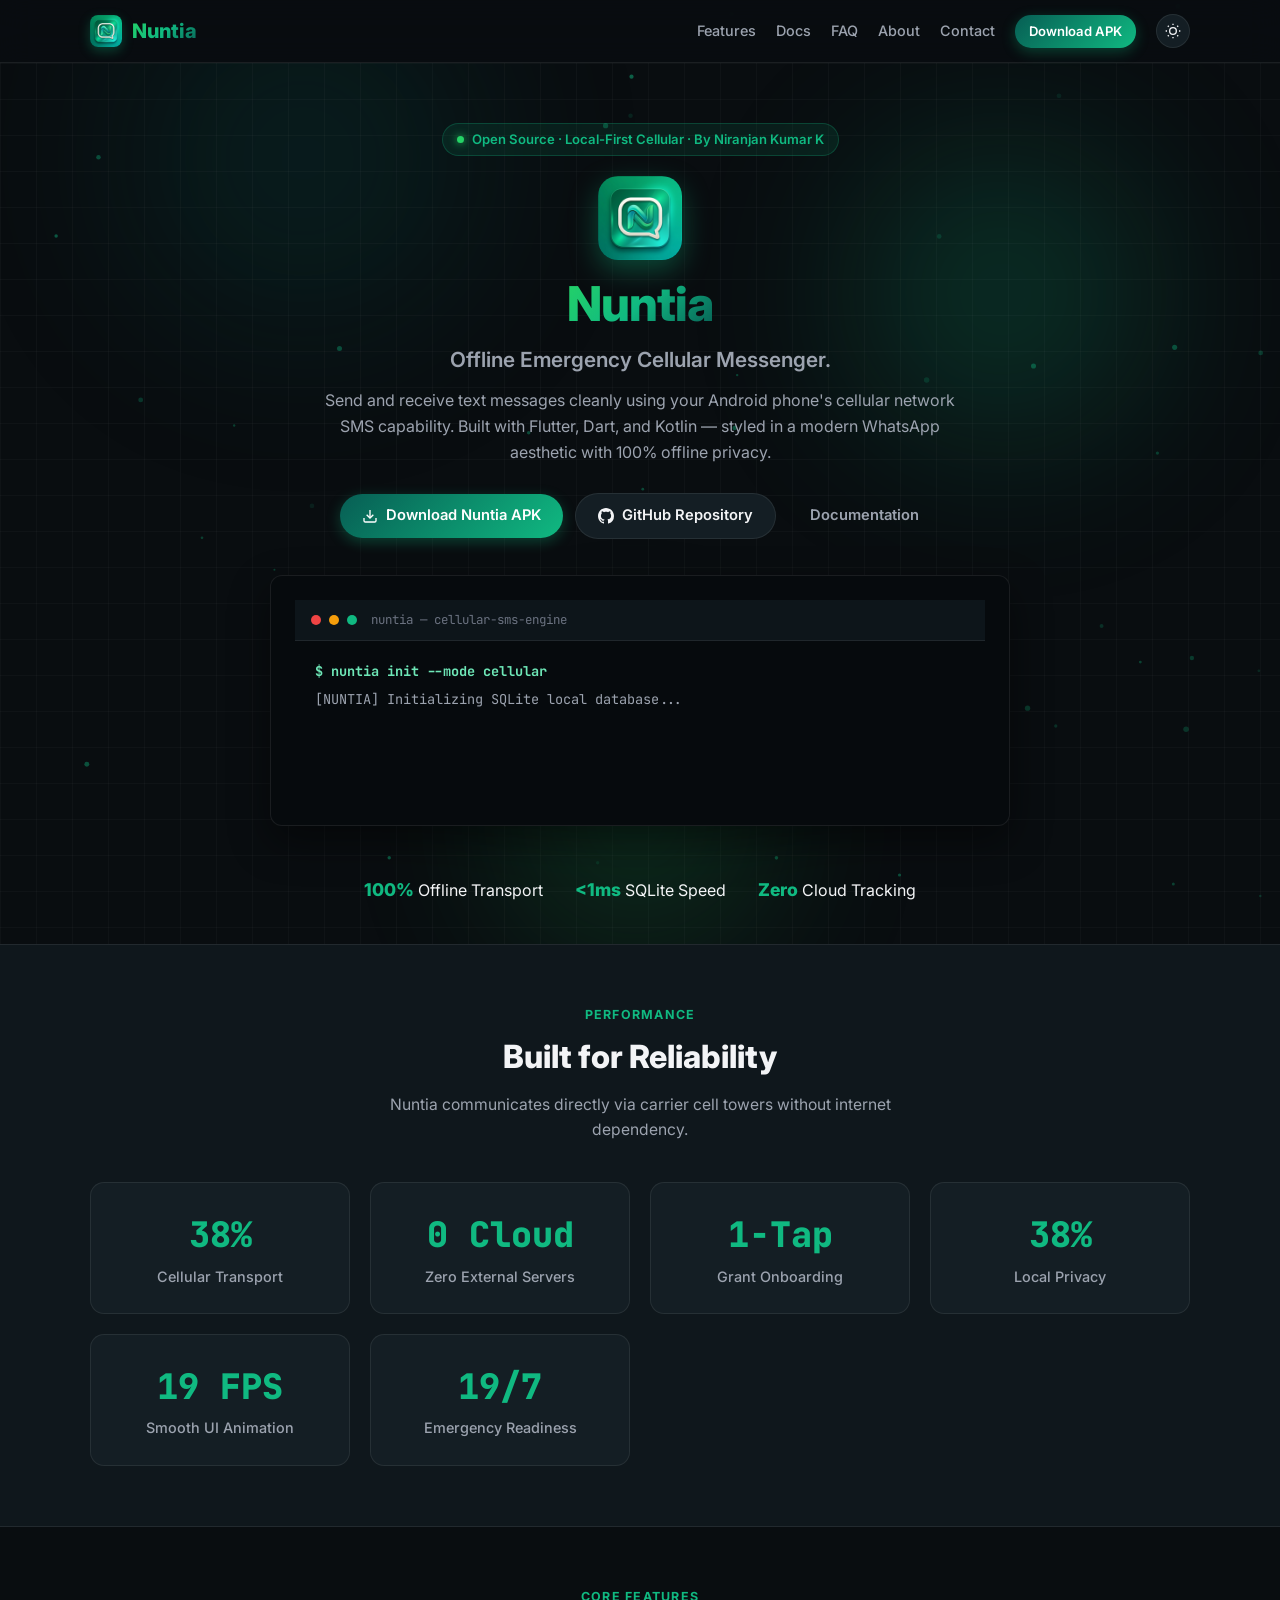
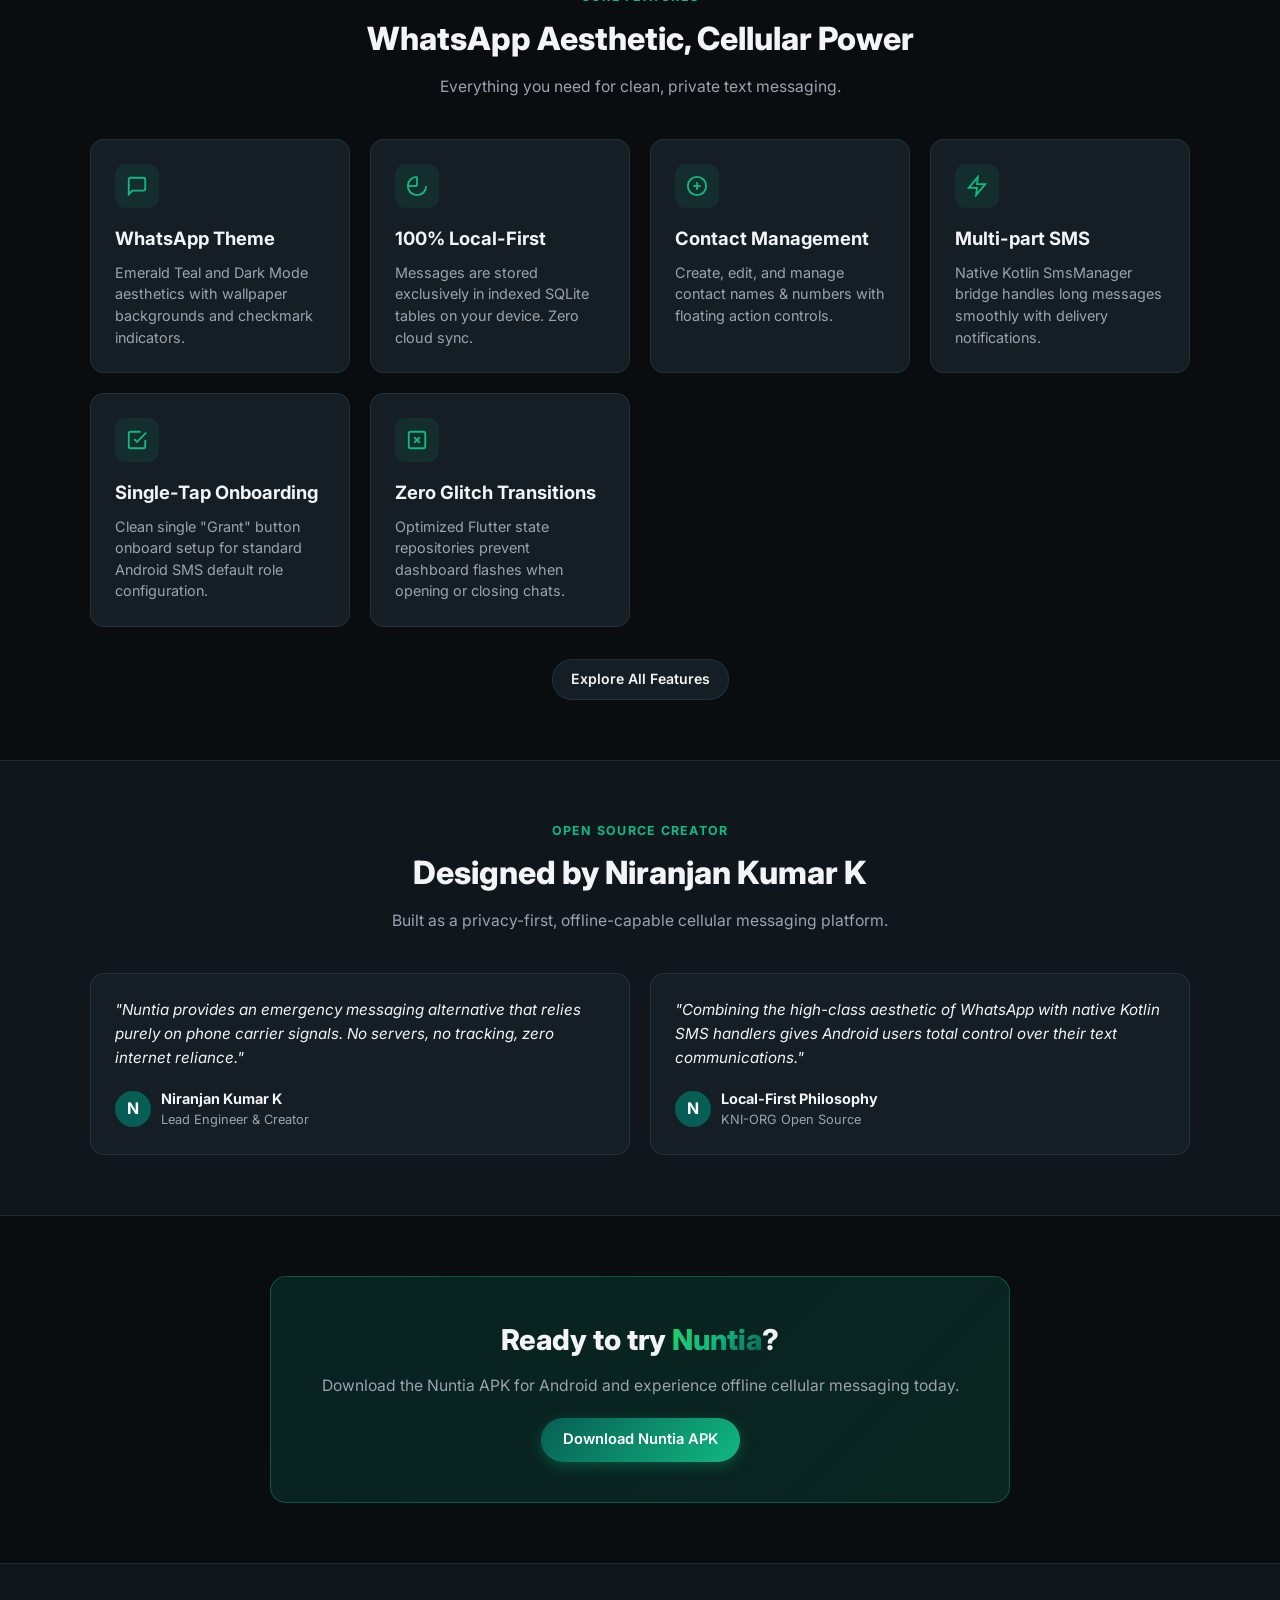
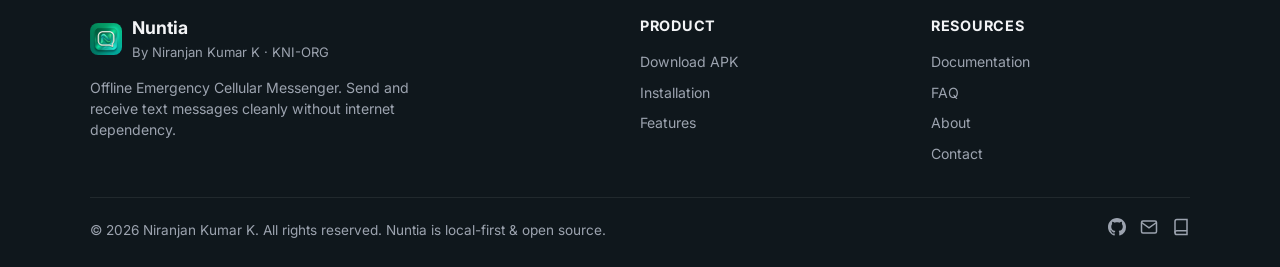
==== commit 5ecc24bd: "Add files via upload" ====
--- a/index.html
+++ b/index.html
@@ -55,7 +55,7 @@
         <li><a href="about.html" class="nav__link">About</a></li>
         <li><a href="contact.html" class="nav__link">Contact</a></li>
         <li class="nav__cta">
-          <a href="nuntia.apk" class="btn btn--primary btn--sm ripple" download>Download APK</a>
+          <a href="https://github.com/hacker1514/nuntia/releases/download/v1.0.0/nuntia.apk" class="btn btn--primary btn--sm ripple" download>Download APK</a>
         </li>
         <li>
           <button class="theme-toggle" id="themeToggle" aria-label="Toggle dark/light mode">
@@ -86,7 +86,7 @@
           Built with Flutter, Dart, and Kotlin — styled in a modern WhatsApp aesthetic with 100% offline privacy.
         </p>
         <div class="hero__actions reveal">
-          <a href="nuntia.apk" class="btn btn--primary btn--lg ripple" download>
+          <a href="https://github.com/hacker1514/nuntia/releases/download/v1.0.0/nuntia.apk" class="btn btn--primary btn--lg ripple" download>
             <svg xmlns="http://www.w3.org/2000/svg" viewBox="0 0 24 24" fill="none" stroke="currentColor" stroke-width="2"><path d="M21 15v4a2 2 0 0 1-2 2H5a2 2 0 0 1-2-2v-4"/><polyline points="7 10 12 15 17 10"/><line x1="12" y1="15" x2="12" y2="3"/></svg>
             Download Nuntia APK
           </a>
@@ -252,7 +252,7 @@
         <div class="cta-banner glass reveal">
           <h2>Ready to try <span class="gradient-text">Nuntia</span>?</h2>
           <p>Download the Nuntia APK for Android and experience offline cellular messaging today.</p>
-          <a href="nuntia.apk" class="btn btn--primary btn--lg ripple" download>Download Nuntia APK</a>
+          <a href="https://github.com/hacker1514/nuntia/releases/download/v1.0.0/nuntia.apk" class="btn btn--primary btn--lg ripple" download>Download Nuntia APK</a>
         </div>
       </div>
     </section>
@@ -275,7 +275,7 @@
         <div>
           <h4 class="footer__heading">Product</h4>
           <div class="footer__links">
-            <a href="nuntia.apk" download>Download APK</a>
+            <a href="https://github.com/hacker1514/nuntia/releases/download/v1.0.0/nuntia.apk" download>Download APK</a>
             <a href="install.html">Installation</a>
             <a href="features.html">Features</a>
           </div>
